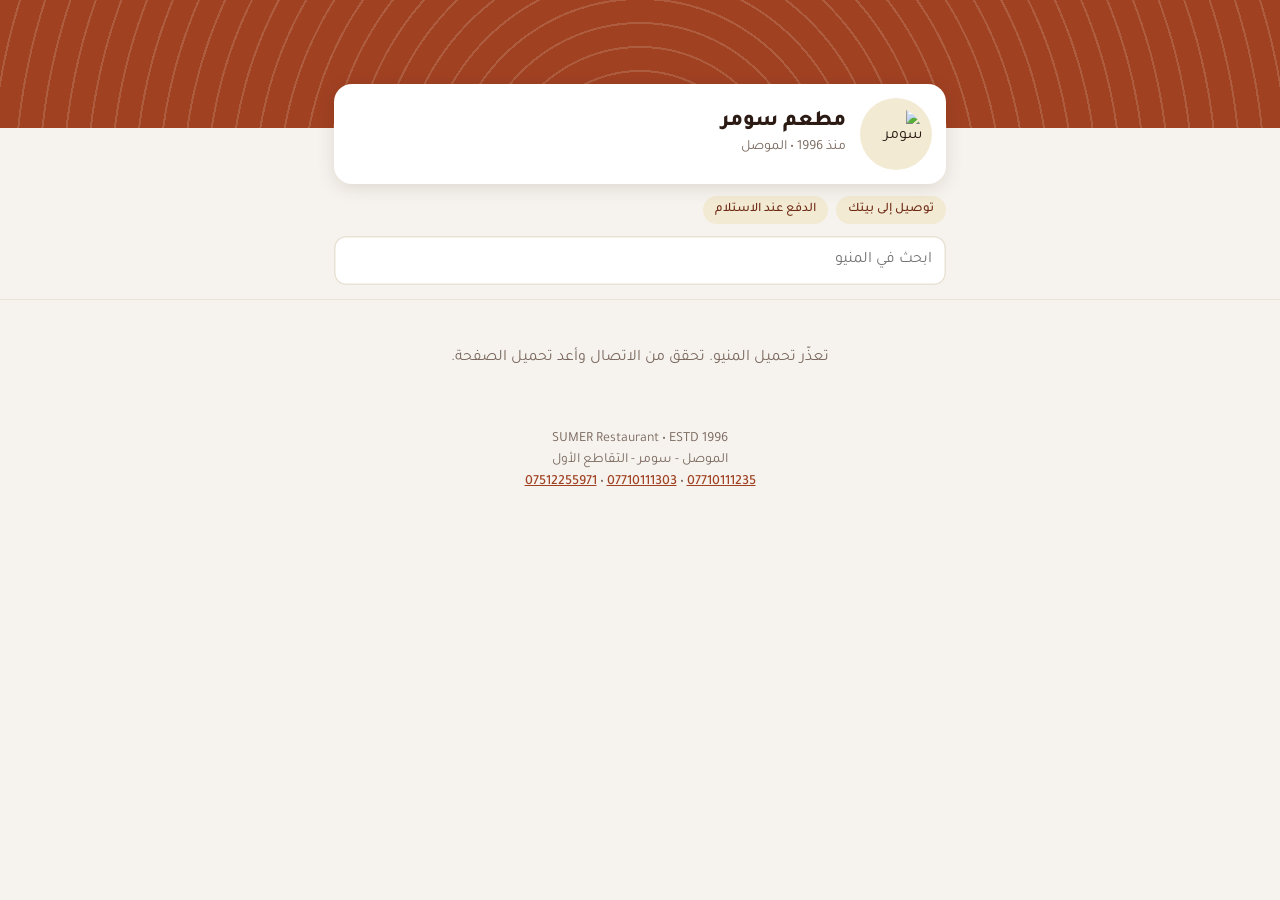
==== index.html @ 94e49bb2 "Add files via upload" ====
<!doctype html>
<html lang="ar" dir="rtl">
<head>
<meta charset="utf-8">
<meta name="viewport" content="width=device-width,initial-scale=1">
<meta name="theme-color" content="#A04122">
<title>مطعم سومر | اطلب الآن</title>
<link rel="preconnect" href="https://fonts.googleapis.com">
<link rel="preconnect" href="https://fonts.gstatic.com" crossorigin>
<link href="https://fonts.googleapis.com/css2?family=Tajawal:wght@400;500;700;800&display=swap" rel="stylesheet">
<style>
:root{--brick:#A04122;--deep:#6E2A14;--cream:#F3EAD4;--bg:#F6F3EE;--ink:#2B1B14;--mut:#7B6A60;--line:#E9E2D6}
*{box-sizing:border-box}
[hidden]{display:none!important}
@media(prefers-reduced-motion:no-preference){html{scroll-behavior:smooth}}
html{scroll-padding-top:62px}
body{margin:0;background:var(--bg);color:var(--ink);font:400 16px/1.55 Tajawal,system-ui,sans-serif;padding-bottom:96px}
button,input,select,textarea{font:inherit;color:inherit}
button{cursor:pointer}
:focus-visible{outline:3px solid #E58A63;outline-offset:2px}
.cov{height:128px;background:var(--brick) repeating-radial-gradient(circle at 50% 150%,rgba(243,234,212,.16) 0 2px,transparent 2px 24px)}
.wrap{max-width:640px;margin:0 auto}
.inf{display:flex;align-items:center;gap:14px;margin:-44px 14px 0;position:relative;padding:14px;background:#fff;border-radius:18px;box-shadow:0 4px 18px rgba(60,25,10,.12)}
.lg{width:72px;height:72px;border-radius:50%;background:var(--cream);padding:10px;object-fit:contain;flex:none}
.inf h1{margin:0;font:800 22px/1.25 Tajawal,sans-serif}
.inf p{margin:0;color:var(--mut);font-size:14px}
.tags{display:flex;gap:8px;flex-wrap:wrap;margin:12px 14px 0}
.tags span{background:var(--cream);color:var(--deep);padding:4px 12px;border-radius:999px;font-size:13px;font-weight:500}
.sr{margin:12px 14px 14px}
.sr input{width:100%;padding:12px 14px;border:0;border-radius:12px;background:#fff;box-shadow:inset 0 0 0 1.5px var(--line)}
nav{position:sticky;top:0;z-index:5;display:flex;gap:22px;overflow-x:auto;padding:0 max(14px,calc((100% - 612px)/2));background:#fff;border-bottom:1px solid var(--line);scrollbar-width:none}
nav button{flex:none;border:0;border-bottom:3px solid transparent;background:none;color:var(--mut);padding:14px 2px 11px;font-weight:500}
nav button.on{color:var(--brick);border-color:var(--brick);font-weight:700}
#tb{display:none;width:calc(100% - 28px);max-width:612px;margin:12px auto 0;padding:12px 14px;border:0;border-inline-start:5px solid var(--brick);border-radius:12px;background:#fff;font-weight:700;text-align:right;box-shadow:0 1px 0 var(--line)}
main{max-width:640px;margin:0 auto;padding:0 14px}
section{margin:20px 0}
h2{font:800 20px/1.3 Tajawal,sans-serif;margin:0 0 10px}
.it{display:flex;gap:12px;padding:14px;background:#fff;border-radius:16px;margin-bottom:10px;box-shadow:0 1px 0 var(--line)}
.tx{flex:1;min-width:0;display:flex;flex-direction:column;gap:2px}
.tx b{font-weight:700;font-size:16px}
.tx small{color:var(--mut);font-size:13px;line-height:1.4}
.pr{margin-top:auto;padding-top:6px;font-weight:800;color:var(--brick)}
.tile{position:relative;flex:none;width:96px;height:96px;border-radius:14px;background:var(--cream)}
.tile:before{content:"";position:absolute;inset:0;border-radius:inherit;background:url(logo.png) center/54% no-repeat;opacity:.3}
.tile img{position:absolute;inset:0;width:100%;height:100%;object-fit:cover;border-radius:inherit}
.tile [data-c]{position:absolute;bottom:-10px;left:50%;transform:translateX(-50%)}
.add{width:38px;height:38px;border-radius:50%;border:0;background:#fff;color:var(--brick);font-size:24px;line-height:1;font-weight:700;box-shadow:0 2px 8px rgba(60,25,10,.28)}
.step{display:flex;align-items:center;gap:2px;background:var(--brick);border-radius:999px;padding:2px;box-shadow:0 2px 8px rgba(60,25,10,.28)}
.step button{width:32px;height:32px;border:0;border-radius:50%;background:none;color:#fff;font-size:20px;line-height:1}
.step span{min-width:20px;text-align:center;font-weight:700;color:#fff}
.row{display:flex;align-items:center;gap:10px;padding:12px 0;border-top:1px solid var(--line)}
.row:first-child{border-top:0}
.nm{flex:1;min-width:0}
.nm b{display:block;font-weight:500}
.nm small{color:var(--mut);font-size:13px}
#bar{display:none;position:fixed;inset:auto 0 0 0;padding:10px 14px calc(10px + env(safe-area-inset-bottom));z-index:10}
#bb{display:flex;align-items:center;justify-content:space-between;gap:10px;width:100%;max-width:640px;margin:0 auto;padding:14px 16px;border:0;border-radius:16px;background:var(--brick);color:#fff;font-weight:700;box-shadow:0 8px 24px rgba(110,42,20,.4)}
.bd{min-width:28px;height:28px;border-radius:50%;background:#fff;color:var(--brick);display:grid;place-items:center;font-size:14px}
footer{max-width:640px;margin:28px auto 0;padding:0 14px;text-align:center;font-size:14px;color:var(--mut)}
footer a{color:var(--brick);font-weight:500}
#sh{display:none;position:fixed;inset:0;z-index:20;background:rgba(30,12,6,.6)}
.pn{position:absolute;inset:auto 0 0 0;max-width:640px;max-height:92%;margin:0 auto;overflow:auto;background:#fff;color:var(--ink);border-radius:22px 22px 0 0;padding:16px 16px calc(24px + env(safe-area-inset-bottom))}
.hd{display:flex;justify-content:space-between;align-items:center}
.hd h2{margin:0}
#x{border:0;background:var(--bg);width:40px;height:40px;border-radius:50%;font-size:18px}
.f label{display:block;margin:12px 0 0;font-weight:500}
.f input,.f select,.f textarea{display:block;width:100%;margin-top:4px;padding:11px 12px;border:1.5px solid var(--line);border-radius:12px;background:#fff}
.lnk{margin-top:8px;border:0;background:none;color:var(--brick);font-weight:700;padding:6px 0;text-decoration:underline}
.tl{display:flex;justify-content:space-between;padding:4px 0}
.big{font-weight:800;font-size:19px;border-top:1.5px solid var(--line);margin-top:6px;padding-top:10px}
.mut{color:var(--mut);margin:8px 0}
#er{color:#B3261E;font-weight:500;min-height:1.5em;margin:6px 0}
.pri{width:100%;padding:14px;border:0;border-radius:14px;background:var(--brick);color:#fff;font-weight:700;font-size:17px}
.pri:disabled{opacity:.55}
ol{list-style:none;margin:14px 0;padding:0}
ol li{padding:10px 30px 10px 0;position:relative;color:var(--mut)}
ol li:before{content:"";position:absolute;right:4px;top:15px;width:14px;height:14px;border-radius:50%;border:2px solid var(--line)}
ol li.on{color:var(--brick);font-weight:700}
ol li.on:before{background:var(--brick);border-color:var(--brick)}
.err{padding:30px 0;text-align:center;color:var(--mut)}
</style>
</head>
<body>
<div class="cov"></div>
<div class="wrap">
 <div class="inf"><img class="lg" src="logo.png" alt="سومر" width="72" height="72"><div><h1>مطعم سومر</h1><p>منذ 1996 • الموصل</p></div></div>
 <div class="tags"><span>توصيل إلى بيتك</span><span>الدفع عند الاستلام</span></div>
 <div class="sr"><input id="q" type="search" placeholder="ابحث في المنيو" aria-label="ابحث في المنيو"></div>
</div>
<nav id="nv" aria-label="تصنيفات المنيو"></nav>
<button id="tb" type="button"></button>
<main id="m"><p class="err">جارٍ تحميل المنيو…</p></main>
<footer>SUMER Restaurant • ESTD 1996<br>الموصل - سومر - التقاطع الأول<br><a href="tel:07710111235">07710111235</a> • <a href="tel:07710111303">07710111303</a> • <a href="tel:07512255971">07512255971</a></footer>
<div id="bar"><button id="bb" type="button"><span class="bd"><b id="bn"></b></span><span>عرض السلة</span><span id="bt"></span></button></div>

<div id="sh" role="dialog" aria-modal="true" aria-label="السلة">
 <div class="pn">
  <div class="hd"><h2 id="st">سلتك</h2><button id="x" type="button" aria-label="إغلاق">✕</button></div>
  <div id="ord">
   <div id="ln"></div>
   <div class="f">
    <label>الاسم<input id="nm" autocomplete="name"></label>
    <label>رقم الهاتف<input id="ph" type="tel" inputmode="tel" autocomplete="tel"></label>
    <label>منطقة التوصيل<select id="zn"></select></label>
    <label>العنوان بالتفصيل<textarea id="ad" rows="2" placeholder="الحي، أقرب نقطة دالة، رقم الدار"></textarea></label>
    <button type="button" id="gp" class="lnk">إضافة موقعي الحالي للسائق</button>
    <label>ملاحظات (اختياري)<textarea id="nt" rows="2"></textarea></label>
   </div>
   <div id="tt" style="margin-top:14px"></div>
   <p class="mut">الدفع نقداً عند الاستلام.</p>
   <p id="er" role="alert"></p>
   <button id="go" type="button" class="pri">إرسال الطلب</button>
  </div>
  <div id="trk" hidden></div>
 </div>
</div>

<script>
const U='https://bxtihhtjwsztqncdanzo.supabase.co',
K='eyJhbGciOiJIUzI1NiIsInR5cCI6IkpXVCJ9.eyJpc3MiOiJzdXBhYmFzZSIsInJlZiI6ImJ4dGloaHRqd3N6dHFuY2RhbnpvIiwicm9sZSI6ImFub24iLCJpYXQiOjE3OTQ0Njc3MjEsImV4cCI6MjExMDA0MzcyMX0.lr74dhhaVJw3gHNFFKg3NyNFJK6boytnJ21t2etYavo';
const $=s=>document.querySelector(s),H={apikey:K,Authorization:'Bearer '+K,'Content-Type':'application/json'};
const esc=s=>String(s??'').replace(/[&<>"']/g,c=>({'&':'&amp;','<':'&lt;','>':'&gt;','"':'&quot;',"'":'&#39;'}[c]));
const money=n=>new Intl.NumberFormat('ar-IQ').format(n)+' د.ع';
const ls={get(k){try{return JSON.parse(localStorage.getItem(k))}catch(e){return null}},set(k,v){try{localStorage.setItem(k,JSON.stringify(v))}catch(e){}}};
async function api(p,o={}){const r=await fetch(U+'/rest/v1/'+p,{headers:H,...o});const j=await r.json().catch(()=>null);if(!r.ok)throw new Error((j&&j.message)||'request failed');return j}
let cats=[],items=[],zones=[],cart=ls.get('sumer_cart2')||{},loc=null,timer=null;
const byId=id=>items.find(x=>x.id==id);
const count=()=>Object.values(cart).reduce((a,b)=>a+b,0);
const sub=()=>Object.entries(cart).reduce((a,[id,q])=>a+(byId(id)?byId(id).price*q:0),0);
const ctl=id=>{const q=cart[id]||0;return q?`<span class="step"><button data-a="m" data-i="${id}" aria-label="إنقاص">−</button><span>${q}</span><button data-a="p" data-i="${id}" aria-label="زيادة">+</button></span>`:`<button class="add" data-a="p" data-i="${id}" aria-label="أضف إلى السلة">+</button>`};

function bar(){const n=count();$('#bar').style.display=n?'block':'none';$('#bn').textContent=n;$('#bt').textContent=money(sub())}
function lines(){
  const ids=Object.keys(cart).filter(byId);
  $('#ln').innerHTML=ids.length?'<div class="card" style="border:1.5px solid var(--line)">'+ids.map(id=>{const x=byId(id);return `<div class="row"><div class="nm"><b>${esc(x.name)}</b><small>${money(x.price*cart[id])}</small></div>${ctl(id)}</div>`}).join('')+'</div>':'<p class="mut">السلة فارغة.</p>';
  const s=sub(),z=zones.find(z=>z.id==$('#zn').value),f=z?z.fee:0;
  $('#tt').innerHTML=`<div class="tl"><span>مجموع الطلبات</span><span>${money(s)}</span></div><div class="tl"><span>التوصيل</span><span>${z?money(f):'اختر المنطقة'}</span></div><div class="tl big"><span>الإجمالي</span><span>${money(s+f)}</span></div>`;
}
function chg(id,d){
  const q=(cart[id]||0)+d;
  if(q<=0)delete cart[id];else cart[id]=Math.min(q,50);
  ls.set('sumer_cart2',cart);
  const e=document.querySelector(`[data-c="${id}"]`);if(e)e.innerHTML=ctl(id);
  bar();if($('#sh').style.display=='block')lines();
}
function openSheet(trk){
  $('#sh').style.display='block';document.body.style.overflow='hidden';
  $('#ord').hidden=!!trk;$('#trk').hidden=!trk;$('#st').textContent=trk?'طلبك':'سلتك';
  if(!trk){$('#er').textContent='';lines()}
}
function closeSheet(){$('#sh').style.display='none';document.body.style.overflow=''}

const ST=[['new','استلمنا طلبك'],['preparing','قيد التحضير'],['out_for_delivery','في الطريق إليك'],['delivered','تم التسليم']];
async function track(show){
  const t=ls.get('sumer_trk');if(!t)return;clearTimeout(timer);
  try{
    const s=await api('rpc/get_order_status',{method:'POST',body:JSON.stringify({p_token:t})});
    if(!s){ls.set('sumer_trk',null);$('#tb').style.display='none';return}
    const i=ST.findIndex(x=>x[0]==s.status),end=s.status=='delivered'||s.status=='cancelled';
    $('#tb').style.display=end?'none':'block';
    $('#tb').textContent='طلبك رقم '+s.order_no+': '+(i<0?'ملغي':ST[i][1])+' — اضغط للتفاصيل';
    $('#trk').innerHTML=`<h3>طلب رقم ${s.order_no}</h3>`+(s.status=='cancelled'?'<p>أُلغي هذا الطلب. اتصل بالمطعم للاستفسار.</p>':`<ol>${ST.map((x,k)=>`<li class="${k<=i?'on':''}">${x[1]}</li>`).join('')}</ol>`)+`<div class="tl big"><span>الإجمالي مع التوصيل</span><span>${money(s.total)}</span></div><p class="mut">الدفع نقداً عند الاستلام.</p><button class="pri" id="nw" type="button">${end?'طلب جديد':'إغلاق'}</button>`;
    $('#nw').onclick=()=>{if(end)ls.set('sumer_trk',null);closeSheet()};
    if(show)openSheet(true);
    if(!end)timer=setTimeout(()=>track(false),15000);
  }catch(e){timer=setTimeout(()=>track(false),30000)}
}

document.addEventListener('click',e=>{
  const b=e.target.closest('[data-a]');
  if(b){chg(b.dataset.i,b.dataset.a=='p'?1:-1);return}
  const g=e.target.closest('[data-g]');
  if(g){document.querySelectorAll('nav button').forEach(n=>n.classList.toggle('on',n===g));document.getElementById(g.dataset.g).scrollIntoView()}
});
$('#bb').onclick=()=>openSheet(false);
$('#tb').onclick=()=>track(true);
$('#x').onclick=closeSheet;
$('#sh').addEventListener('click',e=>{if(e.target.id=='sh')closeSheet()});
document.addEventListener('keydown',e=>{if(e.key=='Escape')closeSheet()});
$('#zn').onchange=lines;
$('#gp').onclick=()=>{
  if(!navigator.geolocation){$('#gp').textContent='الموقع غير مدعوم، اكتب العنوان بالتفصيل';return}
  navigator.geolocation.getCurrentPosition(p=>{loc={lat:p.coords.latitude,lng:p.coords.longitude};$('#gp').textContent='تمت إضافة موقعك ✓'},()=>{$('#gp').textContent='تعذّر تحديد الموقع، اكتب العنوان بالتفصيل'},{timeout:10000});
};
$('#go').onclick=async()=>{
  const n=$('#nm').value.trim(),p=$('#ph').value.replace(/[٠-٩]/g,d=>'٠١٢٣٤٥٦٧٨٩'.indexOf(d)).replace(/[\s-]/g,''),a=$('#ad').value.trim(),z=$('#zn').value;
  const msg=!Object.keys(cart).filter(byId).length?'السلة فارغة':n.length<2?'اكتب اسمك':!/^\+?\d{8,15}$/.test(p)?'رقم الهاتف غير صحيح':!z?'اختر منطقة التوصيل':a.length<3?'اكتب عنوانك بالتفصيل':'';
  $('#er').textContent=msg;if(msg)return;
  $('#go').disabled=true;
  try{
    const r=await api('rpc/place_order',{method:'POST',body:JSON.stringify({p_name:n,p_phone:p,p_address:a,p_lat:loc?loc.lat:null,p_lng:loc?loc.lng:null,p_zone_id:+z,p_notes:$('#nt').value.trim()||null,p_items:Object.entries(cart).filter(([i])=>byId(i)).map(([i,q])=>({item_id:+i,qty:q}))})});
    ls.set('sumer_me',{n,p,a,z});ls.set('sumer_trk',r.tracking_token);
    cart={};ls.set('sumer_cart2',cart);
    document.querySelectorAll('[data-c]').forEach(el=>el.innerHTML=ctl(el.dataset.c));
    bar();track(true);
  }catch(x){
    $('#er').textContent=/unavailable|invalid/.test(x.message)?'أحد الأصناف أو المنطقة لم يعد متوفراً. أعد تحميل الصفحة وحاول مجدداً.':'تعذّر إرسال الطلب. تحقق من الاتصال وحاول مجدداً.';
  }
  $('#go').disabled=false;
};

(async()=>{
  try{
    [cats,items,zones]=await Promise.all([
      api('menu_categories?select=id,name&order=sort_order'),
      api('menu_items?select=id,category_id,name,price,price_label,description,image_url&is_available=eq.true&order=sort_order'),
      api('delivery_zones?select=id,name,fee&is_active=eq.true&order=id')]);
  }catch(e){$('#m').innerHTML='<p class="err">تعذّر تحميل المنيو. تحقق من الاتصال وأعد تحميل الصفحة.</p>';return}
  Object.keys(cart).forEach(i=>{if(!byId(i))delete cart[i]});
  const shown=cats.filter(c=>items.some(x=>x.category_id==c.id));
  $('#nv').innerHTML=shown.map(c=>`<button data-g="c${c.id}">${esc(c.name)}</button>`).join('');
  $('#m').innerHTML=shown.map(c=>`<section id="c${c.id}"><h2>${esc(c.name)}</h2>${items.filter(x=>x.category_id==c.id).map(x=>`<article class="it"><div class="tx"><b>${esc(x.name)}</b>${x.description?`<small>${esc(x.description)}</small>`:''}${x.price_label?`<small>${esc(x.price_label)}</small>`:''}<span class="pr">${money(x.price)}</span></div><div class="tile">${x.image_url?`<img src="${esc(x.image_url)}" alt="" loading="lazy">`:''}<span data-c="${x.id}">${ctl(x.id)}</span></div></article>`).join('')}</section>`).join('')+'<p class="err" id="nr" hidden>لا توجد أصناف مطابقة.</p>';
  $('#zn').innerHTML='<option value="">اختر منطقتك</option>'+zones.map(z=>`<option value="${z.id}">${esc(z.name)} — ${money(z.fee)}</option>`).join('');
  const me=ls.get('sumer_me');
  if(me){$('#nm').value=me.n||'';$('#ph').value=me.p||'';$('#ad').value=me.a||'';if(zones.some(z=>z.id==me.z))$('#zn').value=me.z}
  $('#q').oninput=()=>{const v=$('#q').value.trim().toLowerCase();let any=0;
    document.querySelectorAll('section').forEach(sc=>{let n=0;sc.querySelectorAll('.it').forEach(i=>{const h=!!v&&!i.textContent.toLowerCase().includes(v);i.hidden=h;if(!h)n++});sc.hidden=!n;any+=n});
    $('#nr').hidden=!!any};
  const io=new IntersectionObserver(es=>es.forEach(e=>{if(e.isIntersecting){const b=document.querySelector(`[data-g="${e.target.id}"]`);document.querySelectorAll('nav button').forEach(n=>n.classList.toggle('on',n===b));if(b)b.scrollIntoView({inline:'center',block:'nearest'})}}),{rootMargin:'-110px 0px -70% 0px'});
  document.querySelectorAll('section').forEach(sc=>io.observe(sc));
  bar();track(false);
})();
</script>
</body>
</html>
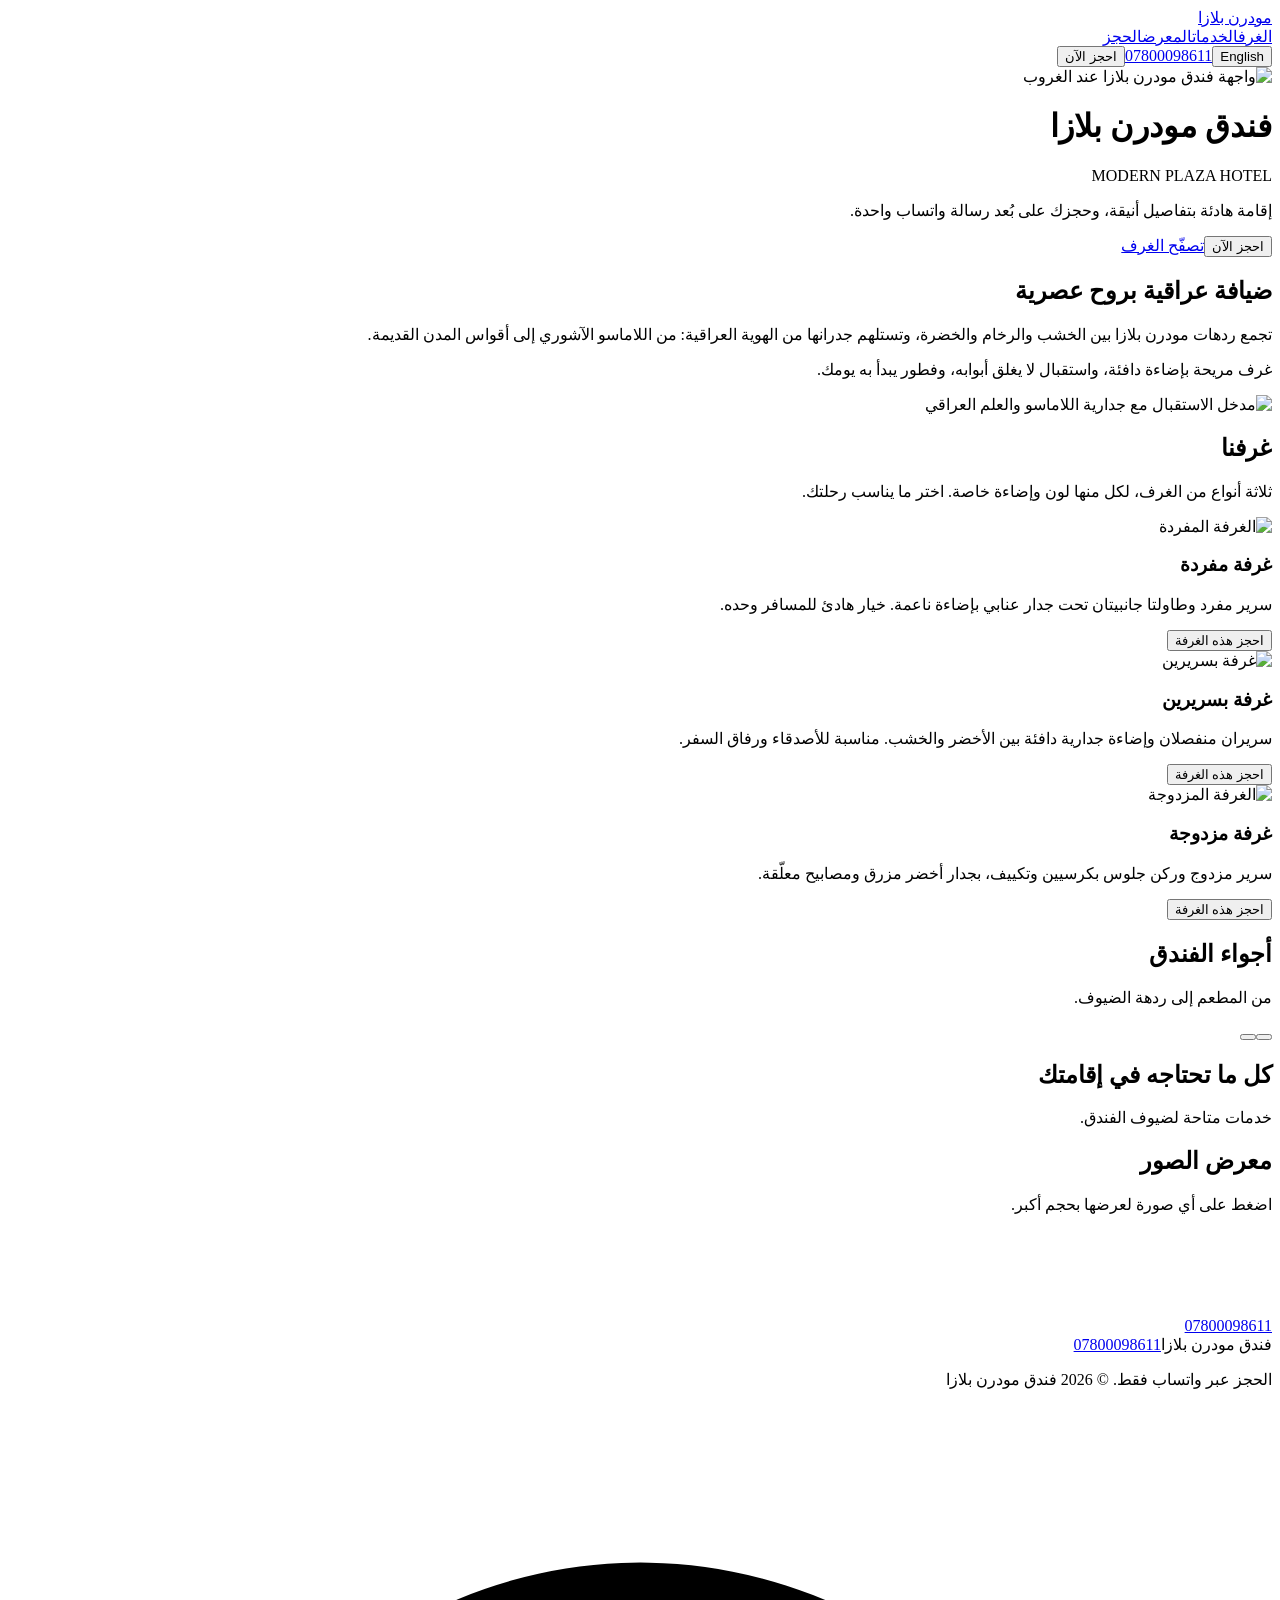
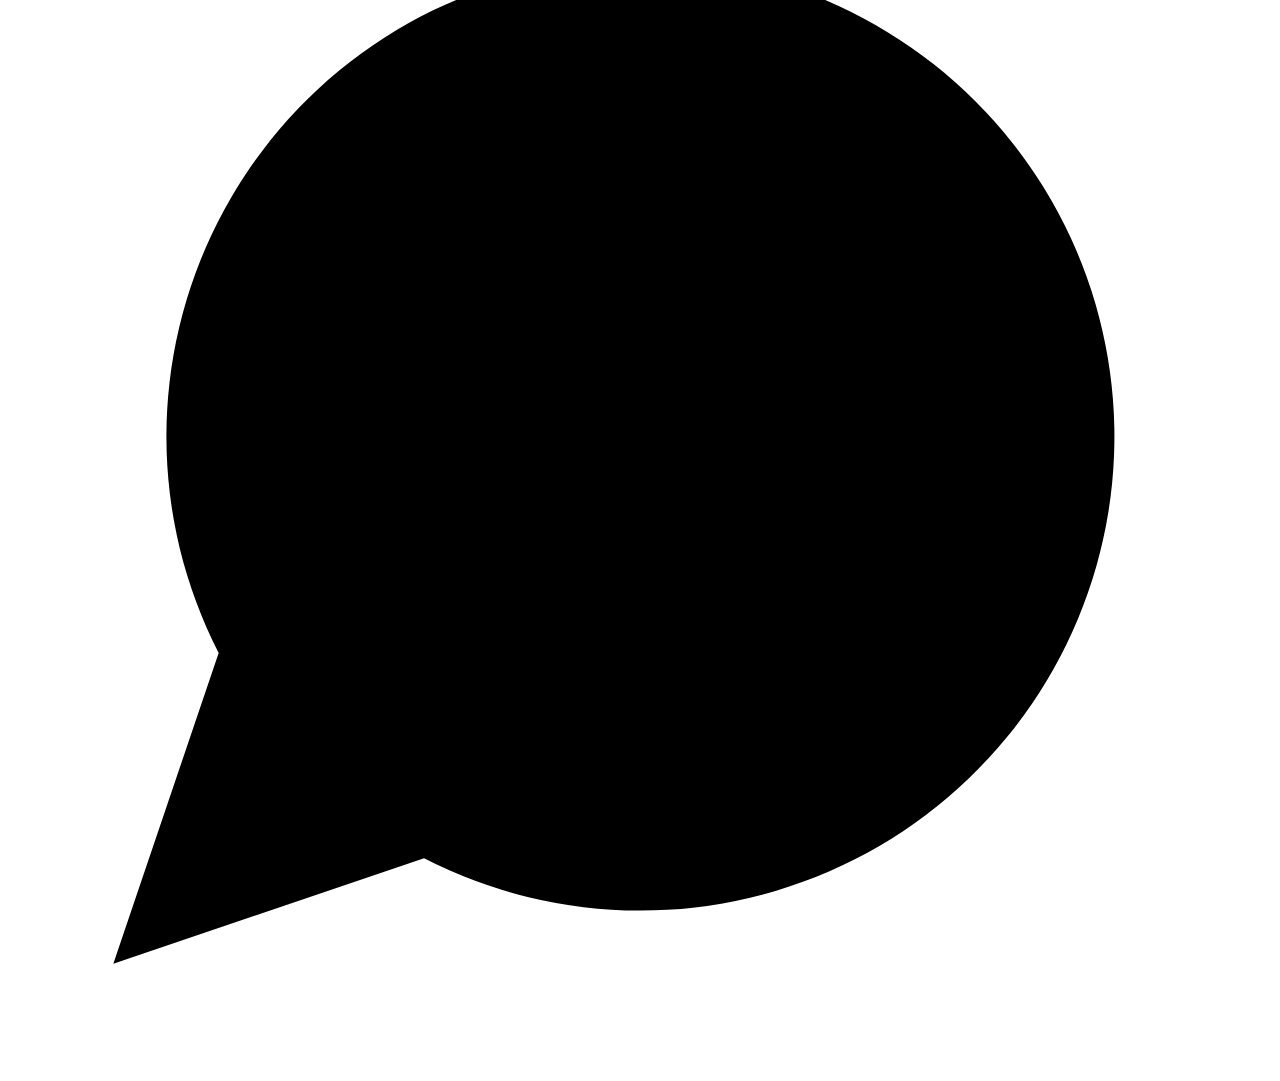
==== commit 654c63d9: "Add files via upload" ====
--- a/index.html
+++ b/index.html
@@ -1,225 +1,44 @@
 <!doctype html>
-<html lang="ar" dir="rtl">
+<html dir="rtl" lang="ar">
 <head>
-<meta charset="utf-8">
-<meta name="viewport" content="width=device-width,initial-scale=1">
-<meta name="theme-color" content="#A04122">
-<title>مطعم سومر | اطلب الآن</title>
-<link rel="preconnect" href="https://fonts.googleapis.com">
-<link rel="preconnect" href="https://fonts.gstatic.com" crossorigin>
-<link href="https://fonts.googleapis.com/css2?family=Tajawal:wght@400;500;700;800&display=swap" rel="stylesheet">
-<style>
-:root{--brick:#A04122;--deep:#6E2A14;--cream:#F3EAD4;--bg:#F6F3EE;--ink:#2B1B14;--mut:#7B6A60;--line:#E9E2D6}
-*{box-sizing:border-box}
-[hidden]{display:none!important}
-@media(prefers-reduced-motion:no-preference){html{scroll-behavior:smooth}}
-html{scroll-padding-top:62px}
-body{margin:0;background:var(--bg);color:var(--ink);font:400 16px/1.55 Tajawal,system-ui,sans-serif;padding-bottom:96px}
-button,input,select,textarea{font:inherit;color:inherit}
-button{cursor:pointer}
-:focus-visible{outline:3px solid #E58A63;outline-offset:2px}
-.cov{height:128px;background:var(--brick) repeating-radial-gradient(circle at 50% 150%,rgba(243,234,212,.16) 0 2px,transparent 2px 24px)}
-.wrap{max-width:640px;margin:0 auto}
-.inf{display:flex;align-items:center;gap:14px;margin:-44px 14px 0;position:relative;padding:14px;background:#fff;border-radius:18px;box-shadow:0 4px 18px rgba(60,25,10,.12)}
-.lg{width:72px;height:72px;border-radius:50%;background:var(--cream);padding:10px;object-fit:contain;flex:none}
-.inf h1{margin:0;font:800 22px/1.25 Tajawal,sans-serif}
-.inf p{margin:0;color:var(--mut);font-size:14px}
-.tags{display:flex;gap:8px;flex-wrap:wrap;margin:12px 14px 0}
-.tags span{background:var(--cream);color:var(--deep);padding:4px 12px;border-radius:999px;font-size:13px;font-weight:500}
-.sr{margin:12px 14px 14px}
-.sr input{width:100%;padding:12px 14px;border:0;border-radius:12px;background:#fff;box-shadow:inset 0 0 0 1.5px var(--line)}
-nav{position:sticky;top:0;z-index:5;display:flex;gap:22px;overflow-x:auto;padding:0 max(14px,calc((100% - 612px)/2));background:#fff;border-bottom:1px solid var(--line);scrollbar-width:none}
-nav button{flex:none;border:0;border-bottom:3px solid transparent;background:none;color:var(--mut);padding:14px 2px 11px;font-weight:500}
-nav button.on{color:var(--brick);border-color:var(--brick);font-weight:700}
-#tb{display:none;width:calc(100% - 28px);max-width:612px;margin:12px auto 0;padding:12px 14px;border:0;border-inline-start:5px solid var(--brick);border-radius:12px;background:#fff;font-weight:700;text-align:right;box-shadow:0 1px 0 var(--line)}
-main{max-width:640px;margin:0 auto;padding:0 14px}
-section{margin:20px 0}
-h2{font:800 20px/1.3 Tajawal,sans-serif;margin:0 0 10px}
-.it{display:flex;gap:12px;padding:14px;background:#fff;border-radius:16px;margin-bottom:10px;box-shadow:0 1px 0 var(--line)}
-.tx{flex:1;min-width:0;display:flex;flex-direction:column;gap:2px}
-.tx b{font-weight:700;font-size:16px}
-.tx small{color:var(--mut);font-size:13px;line-height:1.4}
-.pr{margin-top:auto;padding-top:6px;font-weight:800;color:var(--brick)}
-.tile{position:relative;flex:none;width:96px;height:96px;border-radius:14px;background:var(--cream)}
-.tile:before{content:"";position:absolute;inset:0;border-radius:inherit;background:url(logo.png) center/54% no-repeat;opacity:.3}
-.tile img{position:absolute;inset:0;width:100%;height:100%;object-fit:cover;border-radius:inherit}
-.tile [data-c]{position:absolute;bottom:-10px;left:50%;transform:translateX(-50%)}
-.add{width:38px;height:38px;border-radius:50%;border:0;background:#fff;color:var(--brick);font-size:24px;line-height:1;font-weight:700;box-shadow:0 2px 8px rgba(60,25,10,.28)}
-.step{display:flex;align-items:center;gap:2px;background:var(--brick);border-radius:999px;padding:2px;box-shadow:0 2px 8px rgba(60,25,10,.28)}
-.step button{width:32px;height:32px;border:0;border-radius:50%;background:none;color:#fff;font-size:20px;line-height:1}
-.step span{min-width:20px;text-align:center;font-weight:700;color:#fff}
-.row{display:flex;align-items:center;gap:10px;padding:12px 0;border-top:1px solid var(--line)}
-.row:first-child{border-top:0}
-.nm{flex:1;min-width:0}
-.nm b{display:block;font-weight:500}
-.nm small{color:var(--mut);font-size:13px}
-#bar{display:none;position:fixed;inset:auto 0 0 0;padding:10px 14px calc(10px + env(safe-area-inset-bottom));z-index:10}
-#bb{display:flex;align-items:center;justify-content:space-between;gap:10px;width:100%;max-width:640px;margin:0 auto;padding:14px 16px;border:0;border-radius:16px;background:var(--brick);color:#fff;font-weight:700;box-shadow:0 8px 24px rgba(110,42,20,.4)}
-.bd{min-width:28px;height:28px;border-radius:50%;background:#fff;color:var(--brick);display:grid;place-items:center;font-size:14px}
-footer{max-width:640px;margin:28px auto 0;padding:0 14px;text-align:center;font-size:14px;color:var(--mut)}
-footer a{color:var(--brick);font-weight:500}
-#sh{display:none;position:fixed;inset:0;z-index:20;background:rgba(30,12,6,.6)}
-.pn{position:absolute;inset:auto 0 0 0;max-width:640px;max-height:92%;margin:0 auto;overflow:auto;background:#fff;color:var(--ink);border-radius:22px 22px 0 0;padding:16px 16px calc(24px + env(safe-area-inset-bottom))}
-.hd{display:flex;justify-content:space-between;align-items:center}
-.hd h2{margin:0}
-#x{border:0;background:var(--bg);width:40px;height:40px;border-radius:50%;font-size:18px}
-.f label{display:block;margin:12px 0 0;font-weight:500}
-.f input,.f select,.f textarea{display:block;width:100%;margin-top:4px;padding:11px 12px;border:1.5px solid var(--line);border-radius:12px;background:#fff}
-.lnk{margin-top:8px;border:0;background:none;color:var(--brick);font-weight:700;padding:6px 0;text-decoration:underline}
-.tl{display:flex;justify-content:space-between;padding:4px 0}
-.big{font-weight:800;font-size:19px;border-top:1.5px solid var(--line);margin-top:6px;padding-top:10px}
-.mut{color:var(--mut);margin:8px 0}
-#er{color:#B3261E;font-weight:500;min-height:1.5em;margin:6px 0}
-.pri{width:100%;padding:14px;border:0;border-radius:14px;background:var(--brick);color:#fff;font-weight:700;font-size:17px}
-.pri:disabled{opacity:.55}
-ol{list-style:none;margin:14px 0;padding:0}
-ol li{padding:10px 30px 10px 0;position:relative;color:var(--mut)}
-ol li:before{content:"";position:absolute;right:4px;top:15px;width:14px;height:14px;border-radius:50%;border:2px solid var(--line)}
-ol li.on{color:var(--brick);font-weight:700}
-ol li.on:before{background:var(--brick);border-color:var(--brick)}
-.err{padding:30px 0;text-align:center;color:var(--mut)}
-</style>
-</head>
+<meta charset="utf-8"/>
+<meta content="width=device-width, initial-scale=1, viewport-fit=cover" name="viewport"/>
+<title>فندق مودرن بلازا | Modern Plaza Hotel</title>
+<link href="https://fonts.googleapis.com" rel="preconnect"/><link crossorigin="" href="https://fonts.gstatic.com" rel="preconnect"/>
+<link href="https://fonts.googleapis.com/css2?family=Reem+Kufi:wght@500;700&amp;family=Tajawal:wght@400;500;700&amp;display=swap" rel="stylesheet"/>
+<meta content="فندق مودرن بلازا: غرف أنيقة وخدمة على مدار الساعة. الحجز عبر واتساب. Modern Plaza Hotel, Iraq." name="description"/><link href="data:image/svg+xml,%3Csvg xmlns=%27http://www.w3.org/2000/svg%27 viewBox=%270 0 100 100%27%3E%3Ctext y=%27.9em%27 font-size=%2790%27%3E%F0%9F%8F%A8%3C/text%3E%3C/svg%3E" rel="icon"/><script>try{var l=new URLSearchParams(location.search).get("lang")||localStorage.getItem("lang");if(l==="en"){document.documentElement.lang="en";document.documentElement.dir="ltr"}}catch(e){}</script><link href="assets/css/style.css" rel="stylesheet"/></head>
 <body>
-<div class="cov"></div>
-<div class="wrap">
- <div class="inf"><img class="lg" src="logo.png" alt="سومر" width="72" height="72"><div><h1>مطعم سومر</h1><p>منذ 1996 • الموصل</p></div></div>
- <div class="tags"><span>توصيل إلى بيتك</span><span>الدفع عند الاستلام</span></div>
- <div class="sr"><input id="q" type="search" placeholder="ابحث في المنيو" aria-label="ابحث في المنيو"></div>
-</div>
-<nav id="nv" aria-label="تصنيفات المنيو"></nav>
-<button id="tb" type="button"></button>
-<main id="m"><p class="err">جارٍ تحميل المنيو…</p></main>
-<footer>SUMER Restaurant • ESTD 1996<br>الموصل - سومر - التقاطع الأول<br><a href="tel:07710111235">07710111235</a> • <a href="tel:07710111303">07710111303</a> • <a href="tel:07512255971">07512255971</a></footer>
-<div id="bar"><button id="bb" type="button"><span class="bd"><b id="bn"></b></span><span>عرض السلة</span><span id="bt"></span></button></div>
-
-<div id="sh" role="dialog" aria-modal="true" aria-label="السلة">
- <div class="pn">
-  <div class="hd"><h2 id="st">سلتك</h2><button id="x" type="button" aria-label="إغلاق">✕</button></div>
-  <div id="ord">
-   <div id="ln"></div>
-   <div class="f">
-    <label>الاسم<input id="nm" autocomplete="name"></label>
-    <label>رقم الهاتف<input id="ph" type="tel" inputmode="tel" autocomplete="tel"></label>
-    <label>منطقة التوصيل<select id="zn"></select></label>
-    <label>العنوان بالتفصيل<textarea id="ad" rows="2" placeholder="الحي، أقرب نقطة دالة، رقم الدار"></textarea></label>
-    <button type="button" id="gp" class="lnk">إضافة موقعي الحالي للسائق</button>
-    <label>ملاحظات (اختياري)<textarea id="nt" rows="2"></textarea></label>
-   </div>
-   <div id="tt" style="margin-top:14px"></div>
-   <p class="mut">الدفع نقداً عند الاستلام.</p>
-   <p id="er" role="alert"></p>
-   <button id="go" type="button" class="pri">إرسال الطلب</button>
-  </div>
-  <div id="trk" hidden></div>
- </div>
-</div>
-
-<script>
-const U='https://bxtihhtjwsztqncdanzo.supabase.co',
-K='eyJhbGciOiJIUzI1NiIsInR5cCI6IkpXVCJ9.eyJpc3MiOiJzdXBhYmFzZSIsInJlZiI6ImJ4dGloaHRqd3N6dHFuY2RhbnpvIiwicm9sZSI6ImFub24iLCJpYXQiOjE3OTQ0Njc3MjEsImV4cCI6MjExMDA0MzcyMX0.lr74dhhaVJw3gHNFFKg3NyNFJK6boytnJ21t2etYavo';
-const $=s=>document.querySelector(s),H={apikey:K,Authorization:'Bearer '+K,'Content-Type':'application/json'};
-const esc=s=>String(s??'').replace(/[&<>"']/g,c=>({'&':'&amp;','<':'&lt;','>':'&gt;','"':'&quot;',"'":'&#39;'}[c]));
-const money=n=>new Intl.NumberFormat('ar-IQ').format(n)+' د.ع';
-const ls={get(k){try{return JSON.parse(localStorage.getItem(k))}catch(e){return null}},set(k,v){try{localStorage.setItem(k,JSON.stringify(v))}catch(e){}}};
-async function api(p,o={}){const r=await fetch(U+'/rest/v1/'+p,{headers:H,...o});const j=await r.json().catch(()=>null);if(!r.ok)throw new Error((j&&j.message)||'request failed');return j}
-let cats=[],items=[],zones=[],cart=ls.get('sumer_cart2')||{},loc=null,timer=null;
-const byId=id=>items.find(x=>x.id==id);
-const count=()=>Object.values(cart).reduce((a,b)=>a+b,0);
-const sub=()=>Object.entries(cart).reduce((a,[id,q])=>a+(byId(id)?byId(id).price*q:0),0);
-const ctl=id=>{const q=cart[id]||0;return q?`<span class="step"><button data-a="m" data-i="${id}" aria-label="إنقاص">−</button><span>${q}</span><button data-a="p" data-i="${id}" aria-label="زيادة">+</button></span>`:`<button class="add" data-a="p" data-i="${id}" aria-label="أضف إلى السلة">+</button>`};
-
-function bar(){const n=count();$('#bar').style.display=n?'block':'none';$('#bn').textContent=n;$('#bt').textContent=money(sub())}
-function lines(){
-  const ids=Object.keys(cart).filter(byId);
-  $('#ln').innerHTML=ids.length?'<div class="card" style="border:1.5px solid var(--line)">'+ids.map(id=>{const x=byId(id);return `<div class="row"><div class="nm"><b>${esc(x.name)}</b><small>${money(x.price*cart[id])}</small></div>${ctl(id)}</div>`}).join('')+'</div>':'<p class="mut">السلة فارغة.</p>';
-  const s=sub(),z=zones.find(z=>z.id==$('#zn').value),f=z?z.fee:0;
-  $('#tt').innerHTML=`<div class="tl"><span>مجموع الطلبات</span><span>${money(s)}</span></div><div class="tl"><span>التوصيل</span><span>${z?money(f):'اختر المنطقة'}</span></div><div class="tl big"><span>الإجمالي</span><span>${money(s+f)}</span></div>`;
-}
-function chg(id,d){
-  const q=(cart[id]||0)+d;
-  if(q<=0)delete cart[id];else cart[id]=Math.min(q,50);
-  ls.set('sumer_cart2',cart);
-  const e=document.querySelector(`[data-c="${id}"]`);if(e)e.innerHTML=ctl(id);
-  bar();if($('#sh').style.display=='block')lines();
-}
-function openSheet(trk){
-  $('#sh').style.display='block';document.body.style.overflow='hidden';
-  $('#ord').hidden=!!trk;$('#trk').hidden=!trk;$('#st').textContent=trk?'طلبك':'سلتك';
-  if(!trk){$('#er').textContent='';lines()}
-}
-function closeSheet(){$('#sh').style.display='none';document.body.style.overflow=''}
-
-const ST=[['new','استلمنا طلبك'],['preparing','قيد التحضير'],['out_for_delivery','في الطريق إليك'],['delivered','تم التسليم']];
-async function track(show){
-  const t=ls.get('sumer_trk');if(!t)return;clearTimeout(timer);
-  try{
-    const s=await api('rpc/get_order_status',{method:'POST',body:JSON.stringify({p_token:t})});
-    if(!s){ls.set('sumer_trk',null);$('#tb').style.display='none';return}
-    const i=ST.findIndex(x=>x[0]==s.status),end=s.status=='delivered'||s.status=='cancelled';
-    $('#tb').style.display=end?'none':'block';
-    $('#tb').textContent='طلبك رقم '+s.order_no+': '+(i<0?'ملغي':ST[i][1])+' — اضغط للتفاصيل';
-    $('#trk').innerHTML=`<h3>طلب رقم ${s.order_no}</h3>`+(s.status=='cancelled'?'<p>أُلغي هذا الطلب. اتصل بالمطعم للاستفسار.</p>':`<ol>${ST.map((x,k)=>`<li class="${k<=i?'on':''}">${x[1]}</li>`).join('')}</ol>`)+`<div class="tl big"><span>الإجمالي مع التوصيل</span><span>${money(s.total)}</span></div><p class="mut">الدفع نقداً عند الاستلام.</p><button class="pri" id="nw" type="button">${end?'طلب جديد':'إغلاق'}</button>`;
-    $('#nw').onclick=()=>{if(end)ls.set('sumer_trk',null);closeSheet()};
-    if(show)openSheet(true);
-    if(!end)timer=setTimeout(()=>track(false),15000);
-  }catch(e){timer=setTimeout(()=>track(false),30000)}
-}
-
-document.addEventListener('click',e=>{
-  const b=e.target.closest('[data-a]');
-  if(b){chg(b.dataset.i,b.dataset.a=='p'?1:-1);return}
-  const g=e.target.closest('[data-g]');
-  if(g){document.querySelectorAll('nav button').forEach(n=>n.classList.toggle('on',n===g));document.getElementById(g.dataset.g).scrollIntoView()}
-});
-$('#bb').onclick=()=>openSheet(false);
-$('#tb').onclick=()=>track(true);
-$('#x').onclick=closeSheet;
-$('#sh').addEventListener('click',e=>{if(e.target.id=='sh')closeSheet()});
-document.addEventListener('keydown',e=>{if(e.key=='Escape')closeSheet()});
-$('#zn').onchange=lines;
-$('#gp').onclick=()=>{
-  if(!navigator.geolocation){$('#gp').textContent='الموقع غير مدعوم، اكتب العنوان بالتفصيل';return}
-  navigator.geolocation.getCurrentPosition(p=>{loc={lat:p.coords.latitude,lng:p.coords.longitude};$('#gp').textContent='تمت إضافة موقعك ✓'},()=>{$('#gp').textContent='تعذّر تحديد الموقع، اكتب العنوان بالتفصيل'},{timeout:10000});
-};
-$('#go').onclick=async()=>{
-  const n=$('#nm').value.trim(),p=$('#ph').value.replace(/[٠-٩]/g,d=>'٠١٢٣٤٥٦٧٨٩'.indexOf(d)).replace(/[\s-]/g,''),a=$('#ad').value.trim(),z=$('#zn').value;
-  const msg=!Object.keys(cart).filter(byId).length?'السلة فارغة':n.length<2?'اكتب اسمك':!/^\+?\d{8,15}$/.test(p)?'رقم الهاتف غير صحيح':!z?'اختر منطقة التوصيل':a.length<3?'اكتب عنوانك بالتفصيل':'';
-  $('#er').textContent=msg;if(msg)return;
-  $('#go').disabled=true;
-  try{
-    const r=await api('rpc/place_order',{method:'POST',body:JSON.stringify({p_name:n,p_phone:p,p_address:a,p_lat:loc?loc.lat:null,p_lng:loc?loc.lng:null,p_zone_id:+z,p_notes:$('#nt').value.trim()||null,p_items:Object.entries(cart).filter(([i])=>byId(i)).map(([i,q])=>({item_id:+i,qty:q}))})});
-    ls.set('sumer_me',{n,p,a,z});ls.set('sumer_trk',r.tracking_token);
-    cart={};ls.set('sumer_cart2',cart);
-    document.querySelectorAll('[data-c]').forEach(el=>el.innerHTML=ctl(el.dataset.c));
-    bar();track(true);
-  }catch(x){
-    $('#er').textContent=/unavailable|invalid/.test(x.message)?'أحد الأصناف أو المنطقة لم يعد متوفراً. أعد تحميل الصفحة وحاول مجدداً.':'تعذّر إرسال الطلب. تحقق من الاتصال وحاول مجدداً.';
-  }
-  $('#go').disabled=false;
-};
-
-(async()=>{
-  try{
-    [cats,items,zones]=await Promise.all([
-      api('menu_categories?select=id,name&order=sort_order'),
-      api('menu_items?select=id,category_id,name,price,price_label,description,image_url&is_available=eq.true&order=sort_order'),
-      api('delivery_zones?select=id,name,fee&is_active=eq.true&order=id')]);
-  }catch(e){$('#m').innerHTML='<p class="err">تعذّر تحميل المنيو. تحقق من الاتصال وأعد تحميل الصفحة.</p>';return}
-  Object.keys(cart).forEach(i=>{if(!byId(i))delete cart[i]});
-  const shown=cats.filter(c=>items.some(x=>x.category_id==c.id));
-  $('#nv').innerHTML=shown.map(c=>`<button data-g="c${c.id}">${esc(c.name)}</button>`).join('');
-  $('#m').innerHTML=shown.map(c=>`<section id="c${c.id}"><h2>${esc(c.name)}</h2>${items.filter(x=>x.category_id==c.id).map(x=>`<article class="it"><div class="tx"><b>${esc(x.name)}</b>${x.description?`<small>${esc(x.description)}</small>`:''}${x.price_label?`<small>${esc(x.price_label)}</small>`:''}<span class="pr">${money(x.price)}</span></div><div class="tile">${x.image_url?`<img src="${esc(x.image_url)}" alt="" loading="lazy">`:''}<span data-c="${x.id}">${ctl(x.id)}</span></div></article>`).join('')}</section>`).join('')+'<p class="err" id="nr" hidden>لا توجد أصناف مطابقة.</p>';
-  $('#zn').innerHTML='<option value="">اختر منطقتك</option>'+zones.map(z=>`<option value="${z.id}">${esc(z.name)} — ${money(z.fee)}</option>`).join('');
-  const me=ls.get('sumer_me');
-  if(me){$('#nm').value=me.n||'';$('#ph').value=me.p||'';$('#ad').value=me.a||'';if(zones.some(z=>z.id==me.z))$('#zn').value=me.z}
-  $('#q').oninput=()=>{const v=$('#q').value.trim().toLowerCase();let any=0;
-    document.querySelectorAll('section').forEach(sc=>{let n=0;sc.querySelectorAll('.it').forEach(i=>{const h=!!v&&!i.textContent.toLowerCase().includes(v);i.hidden=h;if(!h)n++});sc.hidden=!n;any+=n});
-    $('#nr').hidden=!!any};
-  const io=new IntersectionObserver(es=>es.forEach(e=>{if(e.isIntersecting){const b=document.querySelector(`[data-g="${e.target.id}"]`);document.querySelectorAll('nav button').forEach(n=>n.classList.toggle('on',n===b));if(b)b.scrollIntoView({inline:'center',block:'nearest'})}}),{rootMargin:'-110px 0px -70% 0px'});
-  document.querySelectorAll('section').forEach(sc=>io.observe(sc));
-  bar();track(false);
-})();
-</script>
-</body>
-</html>
+<nav id="nav"><a class="brand" data-i="brand" href="#top">مودرن بلازا</a>
+<div class="ln"><a data-i="nav_rooms" href="#rooms">الغرف</a><a data-i="nav_services" href="#services">الخدمات</a><a data-i="nav_gallery" href="#gallery">المعرض</a><a data-i="nav_book" href="#book">الحجز</a></div>
+<button class="lang" id="lang" type="button">English</button><a class="tel" href="tel:+9647800098611">07800098611</a><button class="btn" data-book="" data-i="book_now">احجز الآن</button></nav>
+<header class="hero" id="top"><div class="bg" data-par="0.18"><img alt="واجهة فندق مودرن بلازا عند الغروب" data-i-alt="alt_facade" fetchpriority="high" src="assets/img/facade.jpg"/></div>
+<div class="in"><h1 data-i="name_full">فندق مودرن بلازا</h1><div class="sub" data-i="sub">MODERN PLAZA HOTEL</div>
+<p data-i="hero_p">إقامة هادئة بتفاصيل أنيقة، وحجزك على بُعد رسالة واتساب واحدة.</p>
+<div class="cta"><button class="btn" data-book="" data-i="book_now">احجز الآن</button><a class="btn ghost" data-i="view_rooms" href="#rooms">تصفّح الغرف</a></div></div></header>
+<section><div class="wrap about"><div class="rv"><h2 data-i="about_h">ضيافة عراقية بروح عصرية</h2>
+<p class="mut" data-i="about_p1">تجمع ردهات مودرن بلازا بين الخشب والرخام والخضرة، وتستلهم جدرانها من الهوية العراقية: من اللاماسو الآشوري إلى أقواس المدن القديمة.</p>
+<p class="mut" data-i="about_p2">غرف مريحة بإضاءة دافئة، واستقبال لا يغلق أبوابه، وفطور يبدأ به يومك.</p></div>
+<div class="arch par rv" style="--d:.15s"><img alt="مدخل الاستقبال مع جدارية اللاماسو والعلم العراقي" data-i-alt="alt_lobby2" data-par="0.07" loading="lazy" src="assets/img/lobby2.jpg"/></div></div></section>
+<section class="light" id="rooms"><div class="wrap"><h2 class="rv" data-i="rooms_h">غرفنا</h2><p class="mut rv" data-i="rooms_p">ثلاثة أنواع من الغرف، لكل منها لون وإضاءة خاصة. اختر ما يناسب رحلتك.</p>
+<div class="rooms">
+<article class="room rv"><div class="arch" data-lb="single"><img alt="الغرفة المفردة" data-i-alt="alt_single" loading="lazy" src="assets/img/single.jpg"/></div><h3 data-i="room_single">غرفة مفردة</h3><p data-i="room_single_p">سرير مفرد وطاولتا جانبيتان تحت جدار عنابي بإضاءة ناعمة. خيار هادئ للمسافر وحده.</p><button class="btn o" data-book="single" data-i="book_room">احجز هذه الغرفة</button></article>
+<article class="room rv" style="--d:.12s"><div class="arch" data-lb="twin"><img alt="غرفة بسريرين" data-i-alt="alt_twin" loading="lazy" src="assets/img/twin.jpg"/></div><h3 data-i="room_twin">غرفة بسريرين</h3><p data-i="room_twin_p">سريران منفصلان وإضاءة جدارية دافئة بين الأخضر والخشب. مناسبة للأصدقاء ورفاق السفر.</p><button class="btn o" data-book="twin" data-i="book_room">احجز هذه الغرفة</button></article>
+<article class="room rv" style="--d:.24s"><div class="arch" data-lb="dbl"><img alt="الغرفة المزدوجة" data-i-alt="alt_dbl" loading="lazy" src="assets/img/dbl.jpg"/></div><h3 data-i="room_dbl">غرفة مزدوجة</h3><p data-i="room_dbl_p">سرير مزدوج وركن جلوس بكرسيين وتكييف، بجدار أخضر مزرق ومصابيح معلّقة.</p><button class="btn o" data-book="dbl" data-i="book_room">احجز هذه الغرفة</button></article>
+</div></div></section>
+<section><div class="wrap"><h2 class="rv" data-i="car_h">أجواء الفندق</h2><p class="mut rv" data-i="car_p">من المطعم إلى ردهة الضيوف.</p>
+<div aria-roledescription="carousel" class="car" id="car"><button aria-label="السابق" class="ar p" data-i-aria="aria_prev"></button><button aria-label="التالي" class="ar n" data-i-aria="aria_next"></button><div class="dots"></div></div></div></section>
+<section class="light" id="services"><div class="wrap"><h2 class="rv" data-i="svc_h">كل ما تحتاجه في إقامتك</h2><p class="mut rv" data-i="svc_p">خدمات متاحة لضيوف الفندق.</p><div class="svc" id="svc"></div></div></section>
+<section id="gallery"><div class="wrap"><h2 class="rv" data-i="gal_h">معرض الصور</h2><p class="mut rv" data-i="gal_p">اضغط على أي صورة لعرضها بحجم أكبر.</p><div class="gal" id="gal"></div></div></section>
+<section id="book" style="background:var(--navy2);color:#fff"><div class="wrap bk"><div class="rv"><h2 data-i="bk_h">احجز عبر واتساب</h2><p class="mut" data-i="bk_p">عبّئ بياناتك وسنفتح لك محادثة واتساب مع استقبال الفندق، برسالة جاهزة فيها تفاصيل حجزك.</p><a class="tel" href="tel:+9647800098611">07800098611</a></div><div class="rv" id="bkf" style="--d:.15s"></div></div></section>
+<footer><div class="wrap"><span class="brand" data-i="name_full">فندق مودرن بلازا</span><a class="tel" href="https://wa.me/9647800098611" rel="noopener" target="_blank">07800098611</a><p data-i="foot_p">الحجز عبر واتساب فقط. © 2026 فندق مودرن بلازا</p></div></footer>
+<a aria-label="تواصل معنا عبر واتساب" class="wa" data-i-aria="aria_wa" href="https://wa.me/9647800098611" rel="noopener" target="_blank"><svg viewbox="0 0 24 24"><path d="M7.9 20A9 9 0 1 0 4 16.1L2 22z"></path><path d="M9 8.5c0 3.5 3 6.5 6.5 6.5l1-1.6-2-1-.9.8c-1-.4-2-1.4-2.4-2.4l.8-.9-1-2z"></path></svg></a>
+<dialog id="md"><button aria-label="إغلاق" class="x" data-i-aria="aria_close">×</button><h3 data-i="md_h">احجز غرفتك</h3><div id="mbf"></div></dialog>
+<dialog id="lb"><img alt=""/><div class="cap"></div><button aria-label="السابق" class="ar p" data-i-aria="aria_prev"></button><button aria-label="التالي" class="ar n" data-i-aria="aria_next"></button><button aria-label="إغلاق" class="x" data-i-aria="aria_close" style="color:#fff">×</button></dialog>
+<template id="ft"><form novalidate="">
+<label><span data-i="f_name">الاسم الكامل</span><input autocomplete="name" name="n" required=""/></label>
+<div class="two"><label><span data-i="f_arr">تاريخ الوصول</span><input name="a" required="" type="date"/></label><label><span data-i="f_dep">تاريخ المغادرة</span><input name="d" required="" type="date"/></label></div>
+<div class="two"><label><span data-i="f_guests">عدد النزلاء</span><input max="10" min="1" name="g" required="" type="number" value="2"/></label><label><span data-i="f_room">نوع الغرفة</span><select name="r"><option data-i="room_single" value="single">غرفة مفردة</option><option data-i="room_twin" value="twin">غرفة بسريرين</option><option data-i="room_dbl" value="dbl">غرفة مزدوجة</option></select></label></div>
+<p class="err" role="alert"></p><button class="btn" data-i="f_submit" type="submit">تأكيد الحجز عبر واتساب</button></form></template>
+<script src="assets/js/i18n.js"></script>
+<script src="assets/js/main.js"></script></body>
+</html>
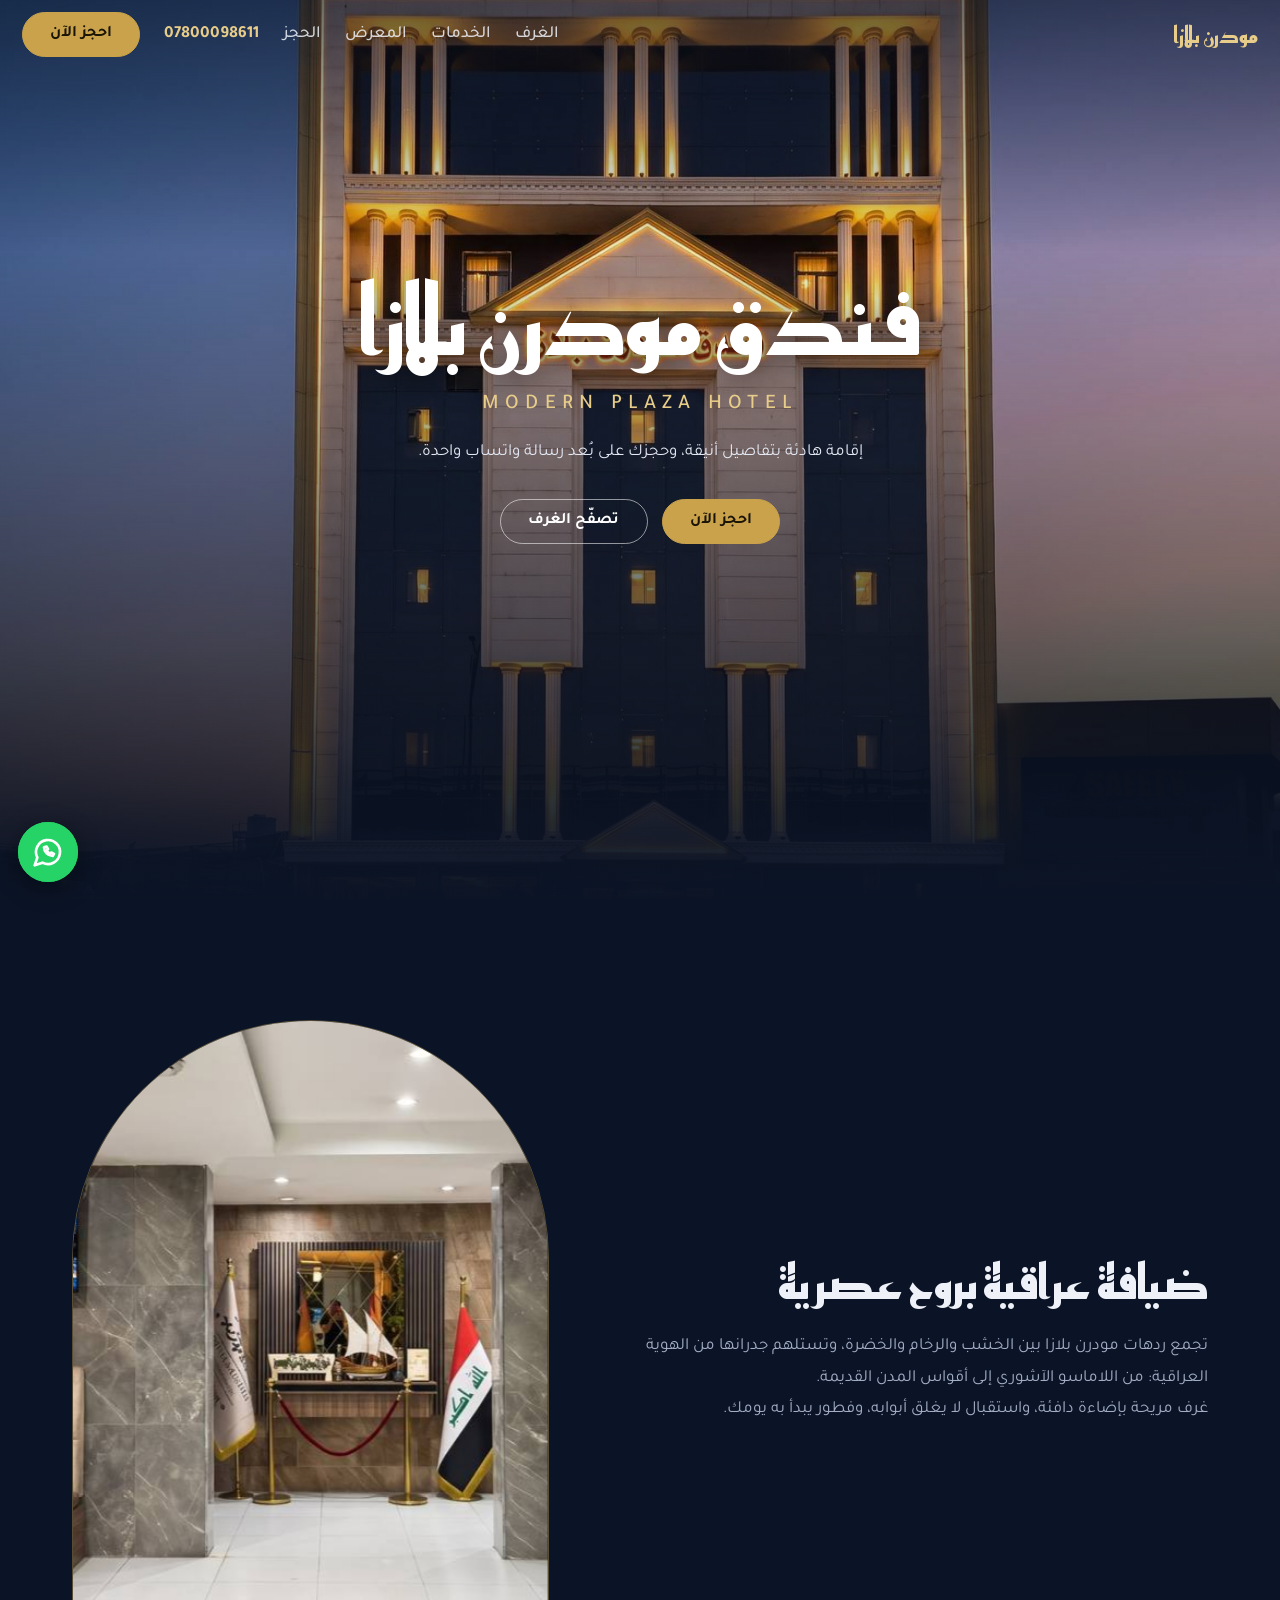
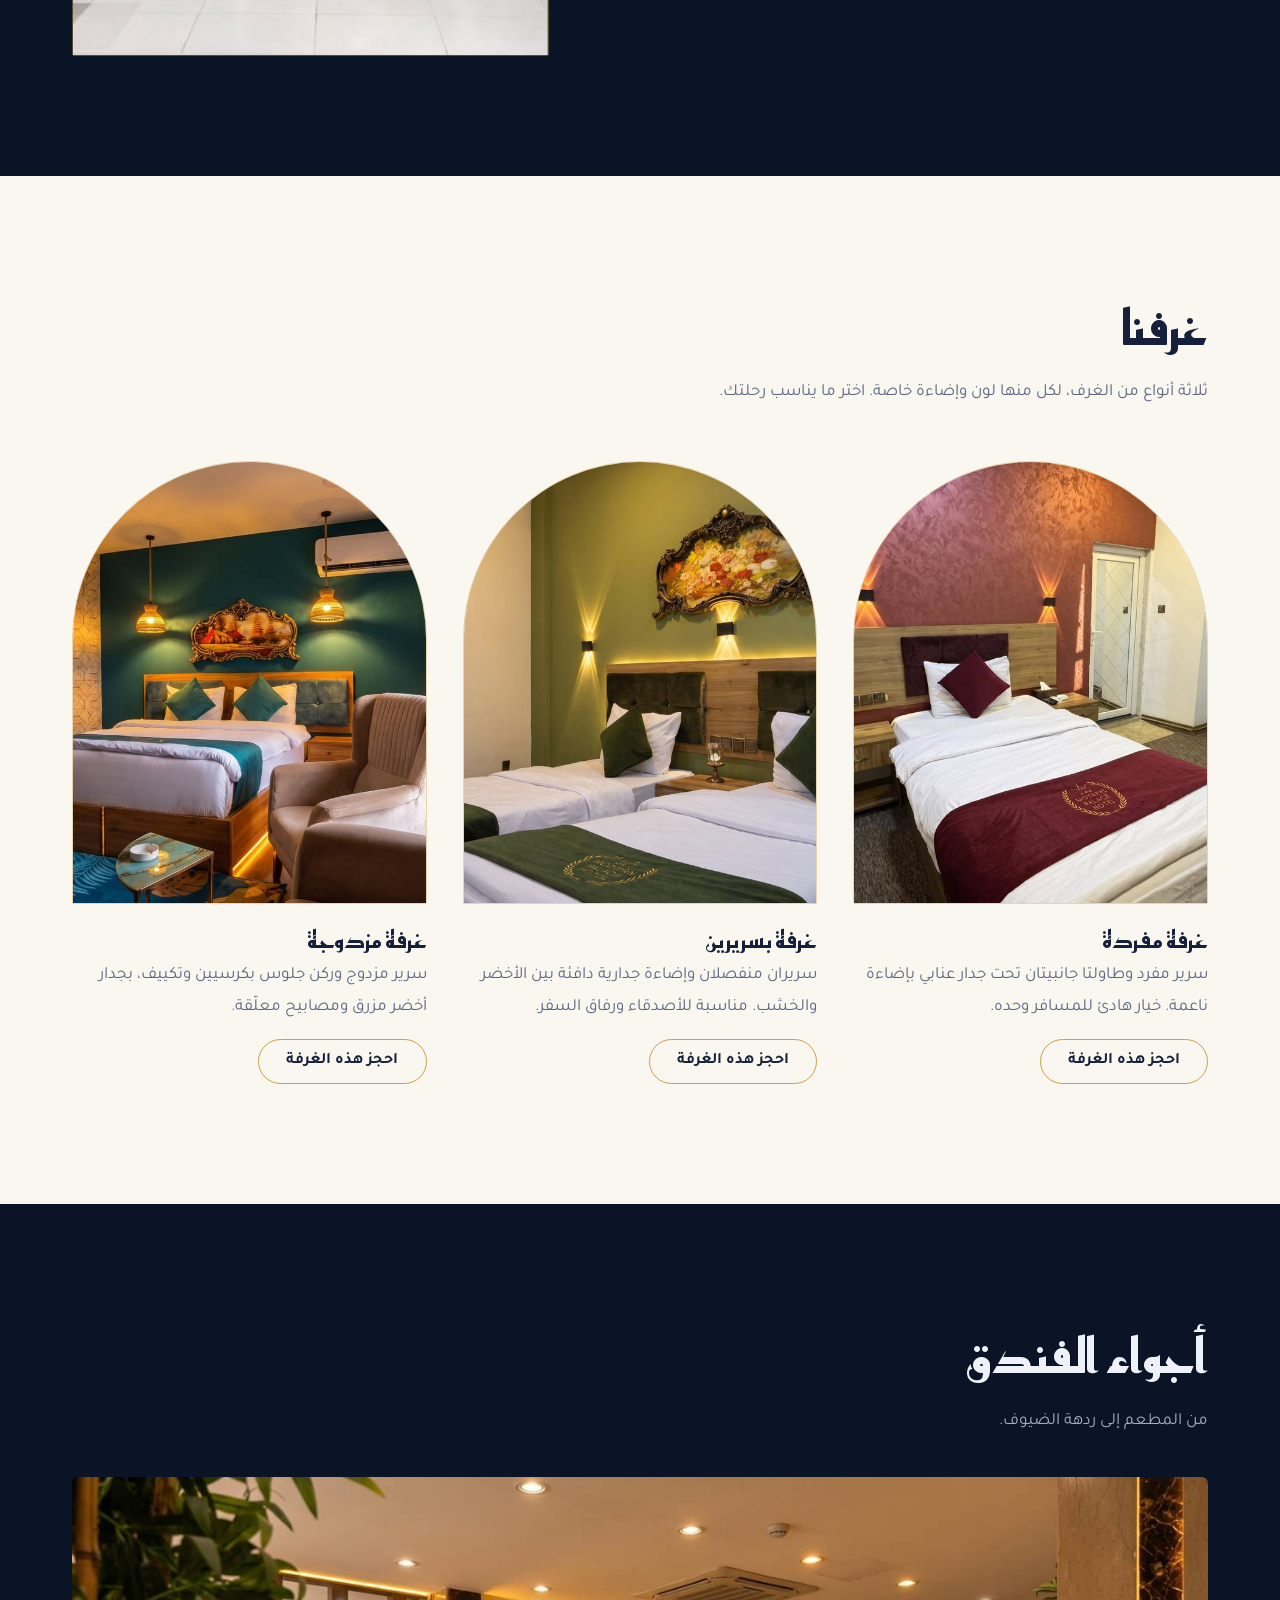
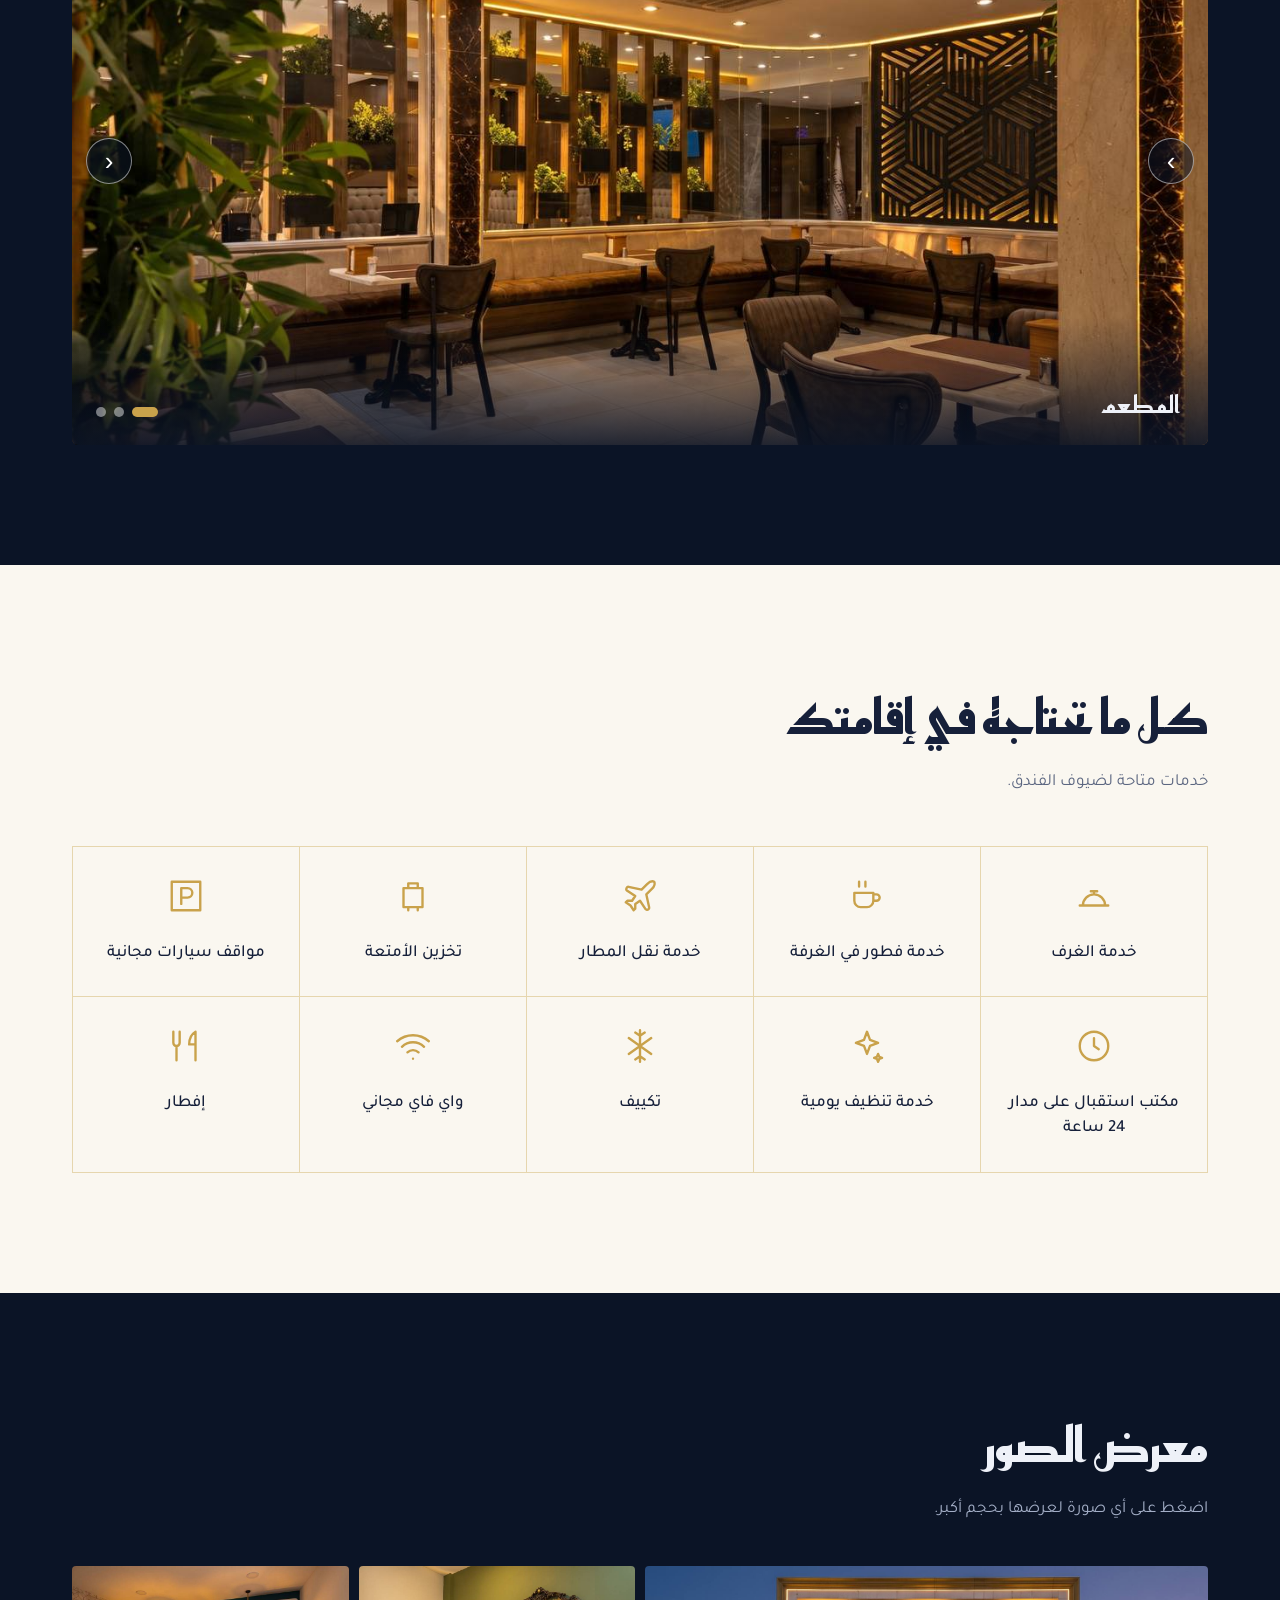
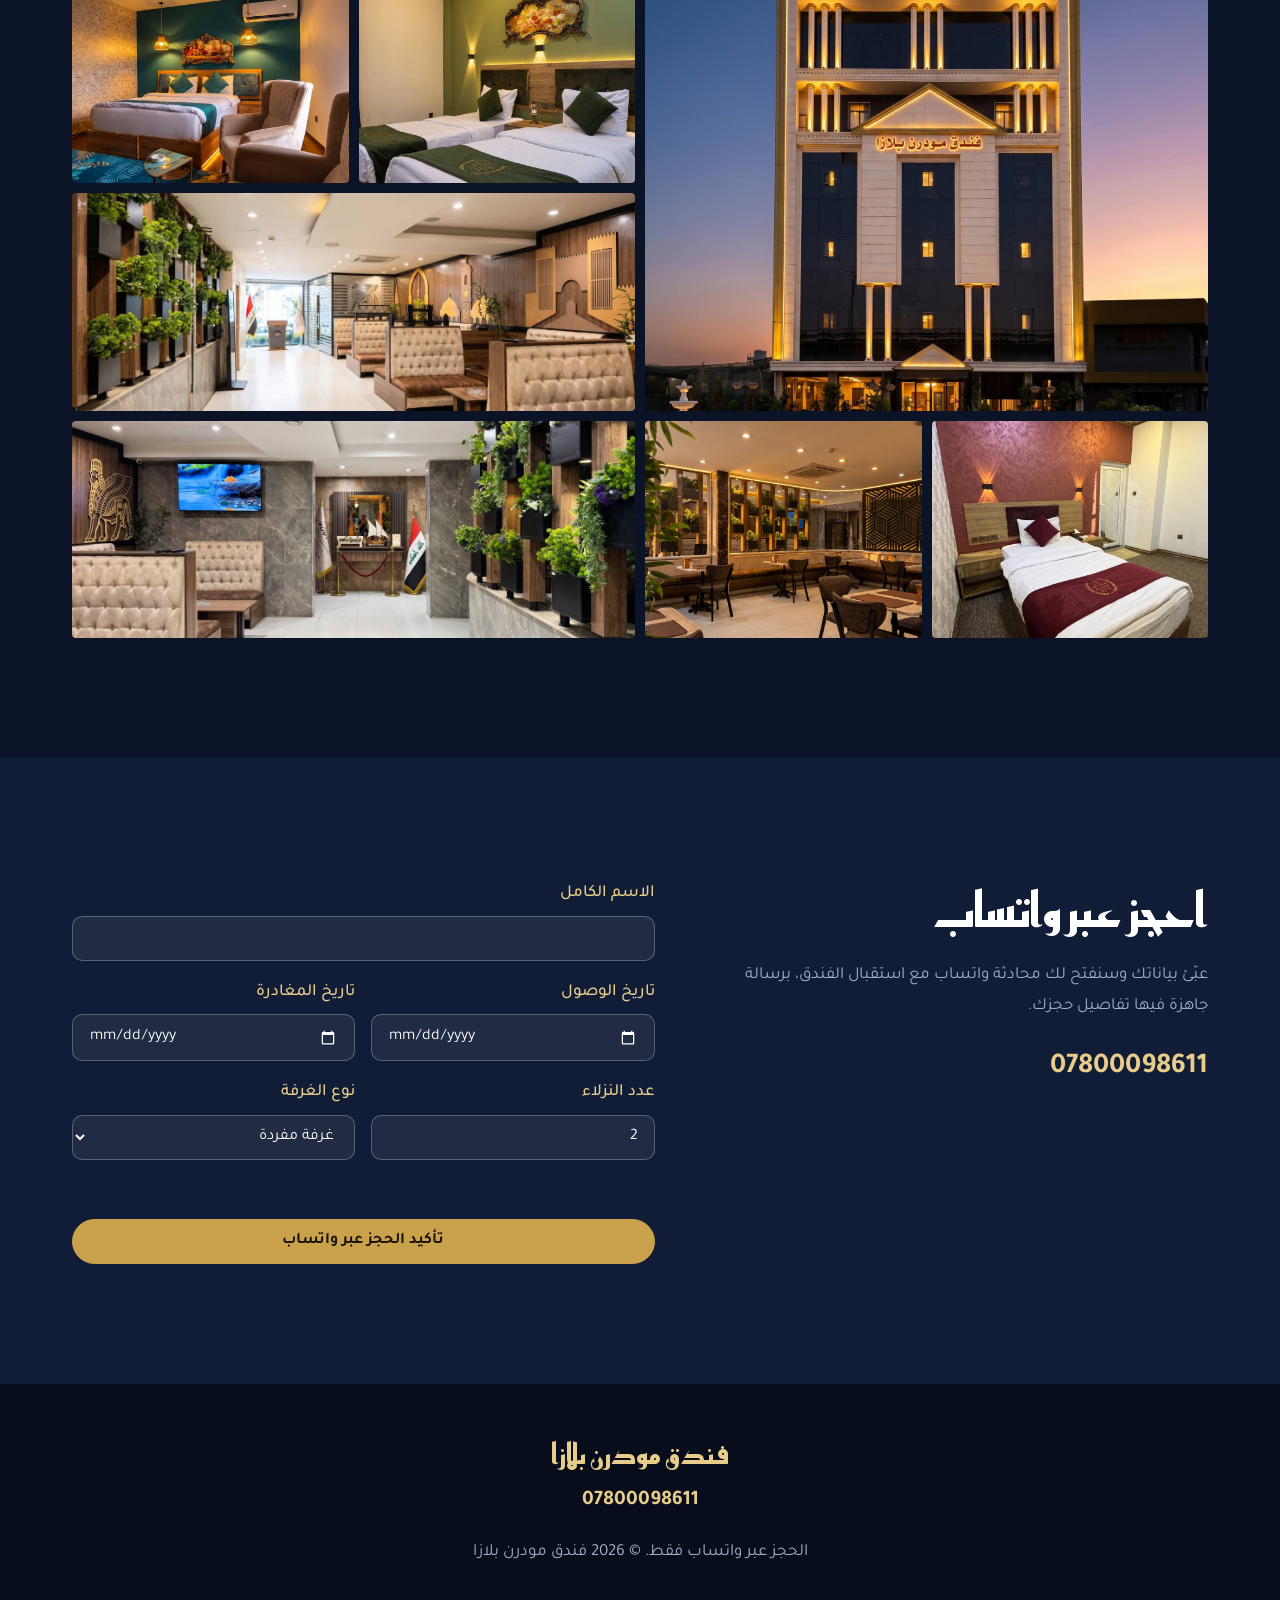
==== commit 51de6008: "Rename فندق مودرن بلازا.html to index.html" ====
--- a/index.html
+++ b/index.html
@@ -1,44 +1,197 @@
 <!doctype html>
-<html dir="rtl" lang="ar">
+<html lang="ar" dir="rtl">
 <head>
-<meta charset="utf-8"/>
-<meta content="width=device-width, initial-scale=1, viewport-fit=cover" name="viewport"/>
+<meta charset="utf-8">
+<meta name="viewport" content="width=device-width, initial-scale=1, viewport-fit=cover">
 <title>فندق مودرن بلازا | Modern Plaza Hotel</title>
-<link href="https://fonts.googleapis.com" rel="preconnect"/><link crossorigin="" href="https://fonts.gstatic.com" rel="preconnect"/>
-<link href="https://fonts.googleapis.com/css2?family=Reem+Kufi:wght@500;700&amp;family=Tajawal:wght@400;500;700&amp;display=swap" rel="stylesheet"/>
-<meta content="فندق مودرن بلازا: غرف أنيقة وخدمة على مدار الساعة. الحجز عبر واتساب. Modern Plaza Hotel, Iraq." name="description"/><link href="data:image/svg+xml,%3Csvg xmlns=%27http://www.w3.org/2000/svg%27 viewBox=%270 0 100 100%27%3E%3Ctext y=%27.9em%27 font-size=%2790%27%3E%F0%9F%8F%A8%3C/text%3E%3C/svg%3E" rel="icon"/><script>try{var l=new URLSearchParams(location.search).get("lang")||localStorage.getItem("lang");if(l==="en"){document.documentElement.lang="en";document.documentElement.dir="ltr"}}catch(e){}</script><link href="assets/css/style.css" rel="stylesheet"/></head>
+<link rel="preconnect" href="https://fonts.googleapis.com"><link rel="preconnect" href="https://fonts.gstatic.com" crossorigin>
+<link href="https://fonts.googleapis.com/css2?family=Reem+Kufi:wght@500;700&family=Tajawal:wght@400;500;700&display=swap" rel="stylesheet">
+<style>
+:root{--navy:#0b1426;--navy2:#111d36;--gold:#c9a24b;--gold2:#e8cd8a;--mut:#a3aec6;--sec:#faf7f0;--sect:#16203a;--secm:#5b6680;--line:rgba(201,162,75,.4);color-scheme:light dark;box-sizing:border-box;padding-top:env(safe-area-inset-top,0px);padding-bottom:env(safe-area-inset-bottom,0px)}
+@media (prefers-color-scheme:dark){:root:not([data-theme="light"]){--sec:#0e1830;--sect:#f2ede1;--secm:#a3aec6}}
+:root[data-theme="dark"]{--sec:#0e1830;--sect:#f2ede1;--secm:#a3aec6}
+html{scroll-behavior:smooth;scroll-padding-top:calc(env(safe-area-inset-top,0px) + 72px)}
+*,*::before,*::after{box-sizing:inherit}
+body{margin:0;background:var(--navy);color:#eef1f8;font:400 17px/1.85 Tajawal,system-ui,sans-serif;overflow-x:hidden}
+body::before{content:"";position:fixed;inset:0 0 auto;height:env(safe-area-inset-top,0px);background:rgba(11,20,38,.94);z-index:60}
+h1,h2,h3{font-family:'Reem Kufi',Tajawal,sans-serif;font-weight:700;line-height:1.35;margin:0}
+img{display:block;max-width:100%}a{color:inherit;text-decoration:none}
+:focus-visible{outline:2px solid var(--gold2);outline-offset:3px}
+.wrap{max-width:1180px;margin:auto;padding:0 22px}
+section{padding:clamp(64px,10vw,120px) 0}
+.light{background:var(--sec);color:var(--sect)}.light .mut{color:var(--secm)}
+h2{font-size:clamp(1.9rem,4.5vw,3rem);margin-bottom:.35em}
+.mut{color:var(--mut);max-width:34em;margin:0}
+.btn{display:inline-flex;align-items:center;justify-content:center;border:1px solid var(--gold);background:var(--gold);color:#1a1405;font:700 16px Tajawal,sans-serif;padding:.75em 1.7em;border-radius:999px;cursor:pointer;transition:transform .25s,background .25s}
+.btn:hover{transform:translateY(-2px);background:var(--gold2)}
+.btn.ghost{background:transparent;color:#fff;border-color:rgba(255,255,255,.55)}.btn.ghost:hover{background:rgba(255,255,255,.14)}
+.btn.o{background:transparent;color:inherit}.btn.o:hover{background:var(--gold);color:#1a1405}
+nav{position:fixed;top:0;inset-inline:0;z-index:50;display:flex;align-items:center;gap:24px;padding:calc(env(safe-area-inset-top,0px) + 12px) 22px 12px;transition:background .3s}
+nav.s{background:rgba(11,20,38,.94);backdrop-filter:blur(10px)}
+.brand{font:700 1.45rem 'Reem Kufi',sans-serif;color:var(--gold2);margin-inline-end:auto}
+nav .ln{display:flex;gap:24px;font-weight:500}nav .ln a{opacity:.85;transition:opacity .2s}nav .ln a:hover{opacity:1;color:var(--gold2)}
+.tel{direction:ltr;font-weight:700;color:var(--gold2)}
+.hero{position:relative;min-height:100svh;display:grid;align-items:end;overflow:hidden;isolation:isolate}
+.hero .bg{position:absolute;inset:-5% 0;z-index:-2;will-change:transform}
+.hero .bg img{width:100%;height:100%;object-fit:cover;object-position:50% 42%;animation:kb 28s ease-in-out infinite alternate}
+@keyframes kb{from{transform:scale(1)}to{transform:scale(1.15) translate(-1.5%,1.2%)}}
+.hero::after{content:"";position:absolute;inset:0;z-index:-1;background:linear-gradient(180deg,rgba(11,20,38,.6),rgba(11,20,38,.05) 28%,rgba(11,20,38,.5) 60%,var(--navy))}
+.hero .in{padding:0 22px 11vh;text-align:center;max-width:900px;margin:auto}
+.hero .in>*{opacity:0;transform:translateY(28px);animation:up 1.1s cubic-bezier(.2,.7,.2,1) forwards}
+.hero .in>:nth-child(2){animation-delay:.35s}.hero .in>:nth-child(3){animation-delay:.7s}.hero .in>:nth-child(4){animation-delay:1s}
+@keyframes up{to{opacity:1;transform:none}}
+.hero h1{font-size:clamp(2.7rem,9vw,6rem);color:#fff;text-shadow:0 4px 32px rgba(0,0,0,.55)}
+.hero .en{direction:ltr;font:500 clamp(1rem,2.2vw,1.3rem) Tajawal,sans-serif;letter-spacing:.3em;color:var(--gold2);margin:.3em 0 1em}
+.hero p{margin:0 auto 1.8em;max-width:30em;color:#e4e9f4}
+.hero .cta{display:flex;gap:14px;justify-content:center;flex-wrap:wrap}
+.about{display:grid;grid-template-columns:1.1fr .9fr;gap:clamp(32px,6vw,80px);align-items:center}
+.arch{border-radius:999px 999px 6px 6px;overflow:hidden;aspect-ratio:3/4;border:1px solid var(--line)}
+.arch img{width:100%;height:100%;object-fit:cover}
+.arch.par img{position:relative;top:-12.5%;height:125%;will-change:transform}
+.about p{color:var(--mut)}
+.rooms{display:grid;grid-template-columns:repeat(3,1fr);gap:36px;margin-top:52px}
+.room{transition:transform .45s}.room:hover{transform:translateY(-8px)}
+.room .arch{aspect-ratio:4/5;cursor:zoom-in}.room .arch img{transition:transform .9s}.room:hover .arch img{transform:scale(1.08)}
+.room h3{font-size:1.5rem;margin:20px 0 4px}.room p{margin:0 0 16px;color:var(--secm)}
+.car{position:relative;overflow:hidden;aspect-ratio:16/8;margin-top:40px;border-radius:6px;background:#000}
+.sl{position:absolute;inset:0;opacity:0;transition:opacity 1.3s}.sl.on{opacity:1}
+.sl img{width:100%;height:100%;object-fit:cover;cursor:zoom-in;transform:scale(1.1);transition:transform 9s linear}.sl.on img{transform:scale(1)}
+.cap{position:absolute;inset:auto 0 0;padding:70px 28px 22px;background:linear-gradient(transparent,rgba(11,20,38,.88));font:700 1.5rem 'Reem Kufi',sans-serif;pointer-events:none}
+.ar{position:absolute;top:50%;translate:0 -50%;width:46px;height:46px;border-radius:50%;border:1px solid rgba(255,255,255,.5);background:rgba(11,20,38,.55);color:#fff;font-size:26px;line-height:1;cursor:pointer;z-index:2}.ar:hover{background:var(--gold);color:#1a1405}
+.ar.p{inset-inline-start:14px}.ar.n{inset-inline-end:14px}
+.dots{position:absolute;inset:auto auto 28px 24px;display:flex;gap:8px;z-index:2}
+.dots button{width:10px;height:10px;border-radius:50%;border:0;background:rgba(255,255,255,.45);cursor:pointer;padding:0}.dots .on{background:var(--gold);width:26px;border-radius:6px}
+.svc{display:grid;grid-template-columns:repeat(5,1fr);margin-top:48px;border-top:1px solid var(--line);border-inline-start:1px solid var(--line)}
+.sv{padding:30px 18px;text-align:center;border-bottom:1px solid var(--line);border-inline-end:1px solid var(--line);transition:background .35s,color .35s}
+.sv svg{width:38px;height:38px;fill:none;stroke:var(--gold);stroke-width:1.5;stroke-linecap:round;stroke-linejoin:round;transition:transform .4s,stroke .35s}
+.sv b{display:block;margin-top:12px;font-weight:500;line-height:1.5}
+.sv:hover{background:var(--gold);color:#1a1405}.sv:hover svg{transform:translateY(-6px) scale(1.12);stroke:#1a1405}
+.gal{display:grid;grid-template-columns:repeat(4,1fr);grid-auto-rows:clamp(130px,17vw,220px);gap:10px;margin-top:40px}
+.gal figure{margin:0;overflow:hidden;position:relative;cursor:zoom-in;border-radius:4px}
+.gal .big{grid-area:span 2/span 2}.gal .wide{grid-column:span 2}
+.gal img{width:100%;height:100%;object-fit:cover;transition:transform .8s}.gal figure:hover img{transform:scale(1.09)}
+.gal figcaption{position:absolute;inset:auto 0 0;padding:30px 14px 10px;background:linear-gradient(transparent,rgba(11,20,38,.85));opacity:0;transition:opacity .35s;font-weight:500}.gal figure:hover figcaption{opacity:1}
+.bk{display:grid;grid-template-columns:.9fr 1.1fr;gap:clamp(32px,6vw,80px);align-items:start}
+.bk .tel{font-size:1.8rem;display:inline-block;margin-top:18px}
+form{display:grid;gap:16px}.two{display:grid;grid-template-columns:1fr 1fr;gap:16px}
+label{display:grid;gap:6px;font-weight:500;color:var(--gold2)}
+input,select{font:400 16px Tajawal,sans-serif;color:#fff;background:rgba(255,255,255,.07);border:1px solid rgba(255,255,255,.25);border-radius:10px;padding:.75em 1em;width:100%;color-scheme:dark}
+select option{color:#111}input:focus,select:focus{border-color:var(--gold);outline:0}
+.err{color:#ffb4a8;margin:0;min-height:1.6em}
+footer{background:#070d1a;padding:48px 0;text-align:center;color:var(--mut)}footer .brand{font-size:1.8rem;display:block;margin:0 0 6px}footer .tel{font-size:1.3rem}
+.wa{position:fixed;left:18px;bottom:calc(env(safe-area-inset-bottom,0px) + 18px);z-index:55;width:60px;height:60px;border-radius:50%;background:#25d366;display:grid;place-items:center;box-shadow:0 6px 24px rgba(0,0,0,.4)}
+.wa svg{width:32px;height:32px;fill:none;stroke:#fff;stroke-width:2;stroke-linecap:round;stroke-linejoin:round}
+.wa::after{content:"";position:absolute;inset:0;border-radius:50%;border:2px solid #25d366;animation:pulse 2.2s ease-out infinite}
+@keyframes pulse{to{transform:scale(1.7);opacity:0}}
+dialog{border:1px solid var(--gold);background:var(--navy2);color:#fff;border-radius:16px;padding:30px;width:min(92vw,540px)}
+dialog[open]{animation:pop .35s cubic-bezier(.2,.8,.2,1)}@keyframes pop{from{opacity:0;transform:translateY(20px) scale(.96)}}
+dialog::backdrop{background:rgba(5,10,20,.75);backdrop-filter:blur(4px)}
+dialog h3{font-size:1.6rem;margin-bottom:16px}
+.x{position:absolute;top:10px;inset-inline-end:14px;background:none;border:0;color:#fff;font-size:30px;cursor:pointer;line-height:1}
+#lb{background:transparent;border:0;padding:0;width:100vw;max-width:100vw;height:100vh;max-height:100vh}
+#lb img{position:absolute;inset:6vh 6vw;margin:auto;max-width:88vw;max-height:84vh;border-radius:6px;object-fit:contain}
+#lb .cap{pointer-events:none;inset:auto 0 3vh;text-align:center;background:none;padding:0}
+#lb .ar{background:rgba(0,0,0,.5)}
+.rv{opacity:0;transform:translateY(22px);transition:opacity .9s,transform .9s;transition-delay:var(--d,0s)}.rv.in{opacity:1;transform:none}
+@media (max-width:860px){nav .ln{display:none}.about,.bk,.rooms{grid-template-columns:1fr}.rooms{max-width:440px;margin-inline:auto}.about .arch{max-width:420px;margin-inline:auto;order:-1}.svc{grid-template-columns:repeat(2,1fr)}.gal{grid-template-columns:repeat(2,1fr)}.gal .big{grid-area:span 2/span 2}.car{aspect-ratio:4/3}}
+@media (max-width:560px){nav .btn{display:none}.two{grid-template-columns:1fr}}
+@media (prefers-reduced-motion:reduce){*,*::before,*::after{animation:none!important;transition:none!important}.rv,.hero .in>*{opacity:1;transform:none}html{scroll-behavior:auto}}
+</style>
+</head>
 <body>
-<nav id="nav"><a class="brand" data-i="brand" href="#top">مودرن بلازا</a>
-<div class="ln"><a data-i="nav_rooms" href="#rooms">الغرف</a><a data-i="nav_services" href="#services">الخدمات</a><a data-i="nav_gallery" href="#gallery">المعرض</a><a data-i="nav_book" href="#book">الحجز</a></div>
-<button class="lang" id="lang" type="button">English</button><a class="tel" href="tel:+9647800098611">07800098611</a><button class="btn" data-book="" data-i="book_now">احجز الآن</button></nav>
-<header class="hero" id="top"><div class="bg" data-par="0.18"><img alt="واجهة فندق مودرن بلازا عند الغروب" data-i-alt="alt_facade" fetchpriority="high" src="assets/img/facade.jpg"/></div>
-<div class="in"><h1 data-i="name_full">فندق مودرن بلازا</h1><div class="sub" data-i="sub">MODERN PLAZA HOTEL</div>
-<p data-i="hero_p">إقامة هادئة بتفاصيل أنيقة، وحجزك على بُعد رسالة واتساب واحدة.</p>
-<div class="cta"><button class="btn" data-book="" data-i="book_now">احجز الآن</button><a class="btn ghost" data-i="view_rooms" href="#rooms">تصفّح الغرف</a></div></div></header>
-<section><div class="wrap about"><div class="rv"><h2 data-i="about_h">ضيافة عراقية بروح عصرية</h2>
-<p class="mut" data-i="about_p1">تجمع ردهات مودرن بلازا بين الخشب والرخام والخضرة، وتستلهم جدرانها من الهوية العراقية: من اللاماسو الآشوري إلى أقواس المدن القديمة.</p>
-<p class="mut" data-i="about_p2">غرف مريحة بإضاءة دافئة، واستقبال لا يغلق أبوابه، وفطور يبدأ به يومك.</p></div>
-<div class="arch par rv" style="--d:.15s"><img alt="مدخل الاستقبال مع جدارية اللاماسو والعلم العراقي" data-i-alt="alt_lobby2" data-par="0.07" loading="lazy" src="assets/img/lobby2.jpg"/></div></div></section>
-<section class="light" id="rooms"><div class="wrap"><h2 class="rv" data-i="rooms_h">غرفنا</h2><p class="mut rv" data-i="rooms_p">ثلاثة أنواع من الغرف، لكل منها لون وإضاءة خاصة. اختر ما يناسب رحلتك.</p>
+<nav id="nav"><a class="brand" href="#top">مودرن بلازا</a>
+<div class="ln"><a href="#rooms">الغرف</a><a href="#services">الخدمات</a><a href="#gallery">المعرض</a><a href="#book">الحجز</a></div>
+<a class="tel" href="tel:+9647800098611">07800098611</a><button class="btn" data-book>احجز الآن</button></nav>
+
+<header class="hero" id="top"><div class="bg" data-par="0.18"><img data-img="facade" alt="واجهة فندق مودرن بلازا عند الغروب"></div>
+<div class="in"><h1>فندق مودرن بلازا</h1><div class="en">MODERN PLAZA HOTEL</div>
+<p>إقامة هادئة بتفاصيل أنيقة، وحجزك على بُعد رسالة واتساب واحدة.</p>
+<div class="cta"><button class="btn" data-book>احجز الآن</button><a class="btn ghost" href="#rooms">تصفّح الغرف</a></div></div></header>
+
+<section><div class="wrap about"><div class="rv"><h2>ضيافة عراقية بروح عصرية</h2>
+<p class="mut">تجمع ردهات مودرن بلازا بين الخشب والرخام والخضرة، وتستلهم جدرانها من الهوية العراقية: من اللاماسو الآشوري إلى أقواس المدن القديمة.</p>
+<p class="mut">غرف مريحة بإضاءة دافئة، واستقبال لا يغلق أبوابه، وفطور يبدأ به يومك.</p></div>
+<div class="arch par rv" style="--d:.15s"><img data-img="lobby2" data-par="0.07" alt="مدخل الاستقبال مع جدارية اللاماسو والعلم العراقي"></div></div></section>
+
+<section class="light" id="rooms"><div class="wrap"><h2 class="rv">غرفنا</h2><p class="mut rv">ثلاثة أنواع من الغرف، لكل منها لون وإضاءة خاصة. اختر ما يناسب رحلتك.</p>
 <div class="rooms">
-<article class="room rv"><div class="arch" data-lb="single"><img alt="الغرفة المفردة" data-i-alt="alt_single" loading="lazy" src="assets/img/single.jpg"/></div><h3 data-i="room_single">غرفة مفردة</h3><p data-i="room_single_p">سرير مفرد وطاولتا جانبيتان تحت جدار عنابي بإضاءة ناعمة. خيار هادئ للمسافر وحده.</p><button class="btn o" data-book="single" data-i="book_room">احجز هذه الغرفة</button></article>
-<article class="room rv" style="--d:.12s"><div class="arch" data-lb="twin"><img alt="غرفة بسريرين" data-i-alt="alt_twin" loading="lazy" src="assets/img/twin.jpg"/></div><h3 data-i="room_twin">غرفة بسريرين</h3><p data-i="room_twin_p">سريران منفصلان وإضاءة جدارية دافئة بين الأخضر والخشب. مناسبة للأصدقاء ورفاق السفر.</p><button class="btn o" data-book="twin" data-i="book_room">احجز هذه الغرفة</button></article>
-<article class="room rv" style="--d:.24s"><div class="arch" data-lb="dbl"><img alt="الغرفة المزدوجة" data-i-alt="alt_dbl" loading="lazy" src="assets/img/dbl.jpg"/></div><h3 data-i="room_dbl">غرفة مزدوجة</h3><p data-i="room_dbl_p">سرير مزدوج وركن جلوس بكرسيين وتكييف، بجدار أخضر مزرق ومصابيح معلّقة.</p><button class="btn o" data-book="dbl" data-i="book_room">احجز هذه الغرفة</button></article>
+<article class="room rv"><div class="arch" data-lb="single"><img data-img="single" alt="الغرفة المفردة"></div><h3>غرفة مفردة</h3><p>سرير مفرد وطاولتا جانبيتان تحت جدار عنابي بإضاءة ناعمة. خيار هادئ للمسافر وحده.</p><button class="btn o" data-book="غرفة مفردة">احجز هذه الغرفة</button></article>
+<article class="room rv" style="--d:.12s"><div class="arch" data-lb="twin"><img data-img="twin" alt="غرفة بسريرين"></div><h3>غرفة بسريرين</h3><p>سريران منفصلان وإضاءة جدارية دافئة بين الأخضر والخشب. مناسبة للأصدقاء ورفاق السفر.</p><button class="btn o" data-book="غرفة بسريرين">احجز هذه الغرفة</button></article>
+<article class="room rv" style="--d:.24s"><div class="arch" data-lb="dbl"><img data-img="dbl" alt="الغرفة المزدوجة"></div><h3>غرفة مزدوجة</h3><p>سرير مزدوج وركن جلوس بكرسيين وتكييف، بجدار أخضر مزرق ومصابيح معلّقة.</p><button class="btn o" data-book="غرفة مزدوجة">احجز هذه الغرفة</button></article>
 </div></div></section>
-<section><div class="wrap"><h2 class="rv" data-i="car_h">أجواء الفندق</h2><p class="mut rv" data-i="car_p">من المطعم إلى ردهة الضيوف.</p>
-<div aria-roledescription="carousel" class="car" id="car"><button aria-label="السابق" class="ar p" data-i-aria="aria_prev"></button><button aria-label="التالي" class="ar n" data-i-aria="aria_next"></button><div class="dots"></div></div></div></section>
-<section class="light" id="services"><div class="wrap"><h2 class="rv" data-i="svc_h">كل ما تحتاجه في إقامتك</h2><p class="mut rv" data-i="svc_p">خدمات متاحة لضيوف الفندق.</p><div class="svc" id="svc"></div></div></section>
-<section id="gallery"><div class="wrap"><h2 class="rv" data-i="gal_h">معرض الصور</h2><p class="mut rv" data-i="gal_p">اضغط على أي صورة لعرضها بحجم أكبر.</p><div class="gal" id="gal"></div></div></section>
-<section id="book" style="background:var(--navy2);color:#fff"><div class="wrap bk"><div class="rv"><h2 data-i="bk_h">احجز عبر واتساب</h2><p class="mut" data-i="bk_p">عبّئ بياناتك وسنفتح لك محادثة واتساب مع استقبال الفندق، برسالة جاهزة فيها تفاصيل حجزك.</p><a class="tel" href="tel:+9647800098611">07800098611</a></div><div class="rv" id="bkf" style="--d:.15s"></div></div></section>
-<footer><div class="wrap"><span class="brand" data-i="name_full">فندق مودرن بلازا</span><a class="tel" href="https://wa.me/9647800098611" rel="noopener" target="_blank">07800098611</a><p data-i="foot_p">الحجز عبر واتساب فقط. © 2026 فندق مودرن بلازا</p></div></footer>
-<a aria-label="تواصل معنا عبر واتساب" class="wa" data-i-aria="aria_wa" href="https://wa.me/9647800098611" rel="noopener" target="_blank"><svg viewbox="0 0 24 24"><path d="M7.9 20A9 9 0 1 0 4 16.1L2 22z"></path><path d="M9 8.5c0 3.5 3 6.5 6.5 6.5l1-1.6-2-1-.9.8c-1-.4-2-1.4-2.4-2.4l.8-.9-1-2z"></path></svg></a>
-<dialog id="md"><button aria-label="إغلاق" class="x" data-i-aria="aria_close">×</button><h3 data-i="md_h">احجز غرفتك</h3><div id="mbf"></div></dialog>
-<dialog id="lb"><img alt=""/><div class="cap"></div><button aria-label="السابق" class="ar p" data-i-aria="aria_prev"></button><button aria-label="التالي" class="ar n" data-i-aria="aria_next"></button><button aria-label="إغلاق" class="x" data-i-aria="aria_close" style="color:#fff">×</button></dialog>
-<template id="ft"><form novalidate="">
-<label><span data-i="f_name">الاسم الكامل</span><input autocomplete="name" name="n" required=""/></label>
-<div class="two"><label><span data-i="f_arr">تاريخ الوصول</span><input name="a" required="" type="date"/></label><label><span data-i="f_dep">تاريخ المغادرة</span><input name="d" required="" type="date"/></label></div>
-<div class="two"><label><span data-i="f_guests">عدد النزلاء</span><input max="10" min="1" name="g" required="" type="number" value="2"/></label><label><span data-i="f_room">نوع الغرفة</span><select name="r"><option data-i="room_single" value="single">غرفة مفردة</option><option data-i="room_twin" value="twin">غرفة بسريرين</option><option data-i="room_dbl" value="dbl">غرفة مزدوجة</option></select></label></div>
-<p class="err" role="alert"></p><button class="btn" data-i="f_submit" type="submit">تأكيد الحجز عبر واتساب</button></form></template>
-<script src="assets/js/i18n.js"></script>
-<script src="assets/js/main.js"></script></body>
-</html>+
+<section><div class="wrap"><h2 class="rv">أجواء الفندق</h2><p class="mut rv">من المطعم إلى ردهة الضيوف.</p>
+<div class="car" id="car" aria-roledescription="carousel"><button class="ar p" aria-label="السابق">›</button><button class="ar n" aria-label="التالي">‹</button><div class="dots"></div></div></div></section>
+
+<section class="light" id="services"><div class="wrap"><h2 class="rv">كل ما تحتاجه في إقامتك</h2><p class="mut rv">خدمات متاحة لضيوف الفندق.</p><div class="svc" id="svc"></div></div></section>
+
+<section id="gallery"><div class="wrap"><h2 class="rv">معرض الصور</h2><p class="mut rv">اضغط على أي صورة لعرضها بحجم أكبر.</p><div class="gal" id="gal"></div></div></section>
+
+<section id="book" style="background:var(--navy2);color:#fff"><div class="wrap bk"><div class="rv"><h2>احجز عبر واتساب</h2><p class="mut">عبّئ بياناتك وسنفتح لك محادثة واتساب مع استقبال الفندق، برسالة جاهزة فيها تفاصيل حجزك.</p><a class="tel" href="tel:+9647800098611">07800098611</a></div><div class="rv" style="--d:.15s" id="bkf"></div></div></section>
+
+<footer><div class="wrap"><span class="brand">فندق مودرن بلازا</span><a class="tel" href="https://wa.me/9647800098611" target="_blank" rel="noopener">07800098611</a><p>الحجز عبر واتساب فقط. © 2026 فندق مودرن بلازا</p></div></footer>
+
+<a class="wa" href="https://wa.me/9647800098611" target="_blank" rel="noopener" aria-label="تواصل معنا عبر واتساب"><svg viewBox="0 0 24 24"><path d="M7.9 20A9 9 0 1 0 4 16.1L2 22z"/><path d="M9 8.5c0 3.5 3 6.5 6.5 6.5l1-1.6-2-1-.9.8c-1-.4-2-1.4-2.4-2.4l.8-.9-1-2z"/></svg></a>
+
+<dialog id="md"><button class="x" aria-label="إغلاق">×</button><h3>احجز غرفتك</h3><div id="mbf"></div></dialog>
+<dialog id="lb"><img alt=""><div class="cap"></div><button class="ar p" aria-label="السابق">›</button><button class="ar n" aria-label="التالي">‹</button><button class="x" aria-label="إغلاق" style="color:#fff">×</button></dialog>
+
+<template id="ft"><form novalidate>
+<label>الاسم الكامل<input name="n" autocomplete="name" required></label>
+<div class="two"><label>تاريخ الوصول<input type="date" name="a" required></label><label>تاريخ المغادرة<input type="date" name="d" required></label></div>
+<div class="two"><label>عدد النزلاء<input type="number" name="g" min="1" max="10" value="2" required></label><label>نوع الغرفة<select name="r"><option>غرفة مفردة</option><option>غرفة بسريرين</option><option>غرفة مزدوجة</option></select></label></div>
+<p class="err" role="alert"></p><button class="btn" type="submit">تأكيد الحجز عبر واتساب</button></form></template>
+
+<script>
+const IMG={"facade":"[data-uri]","rest":"[data-uri]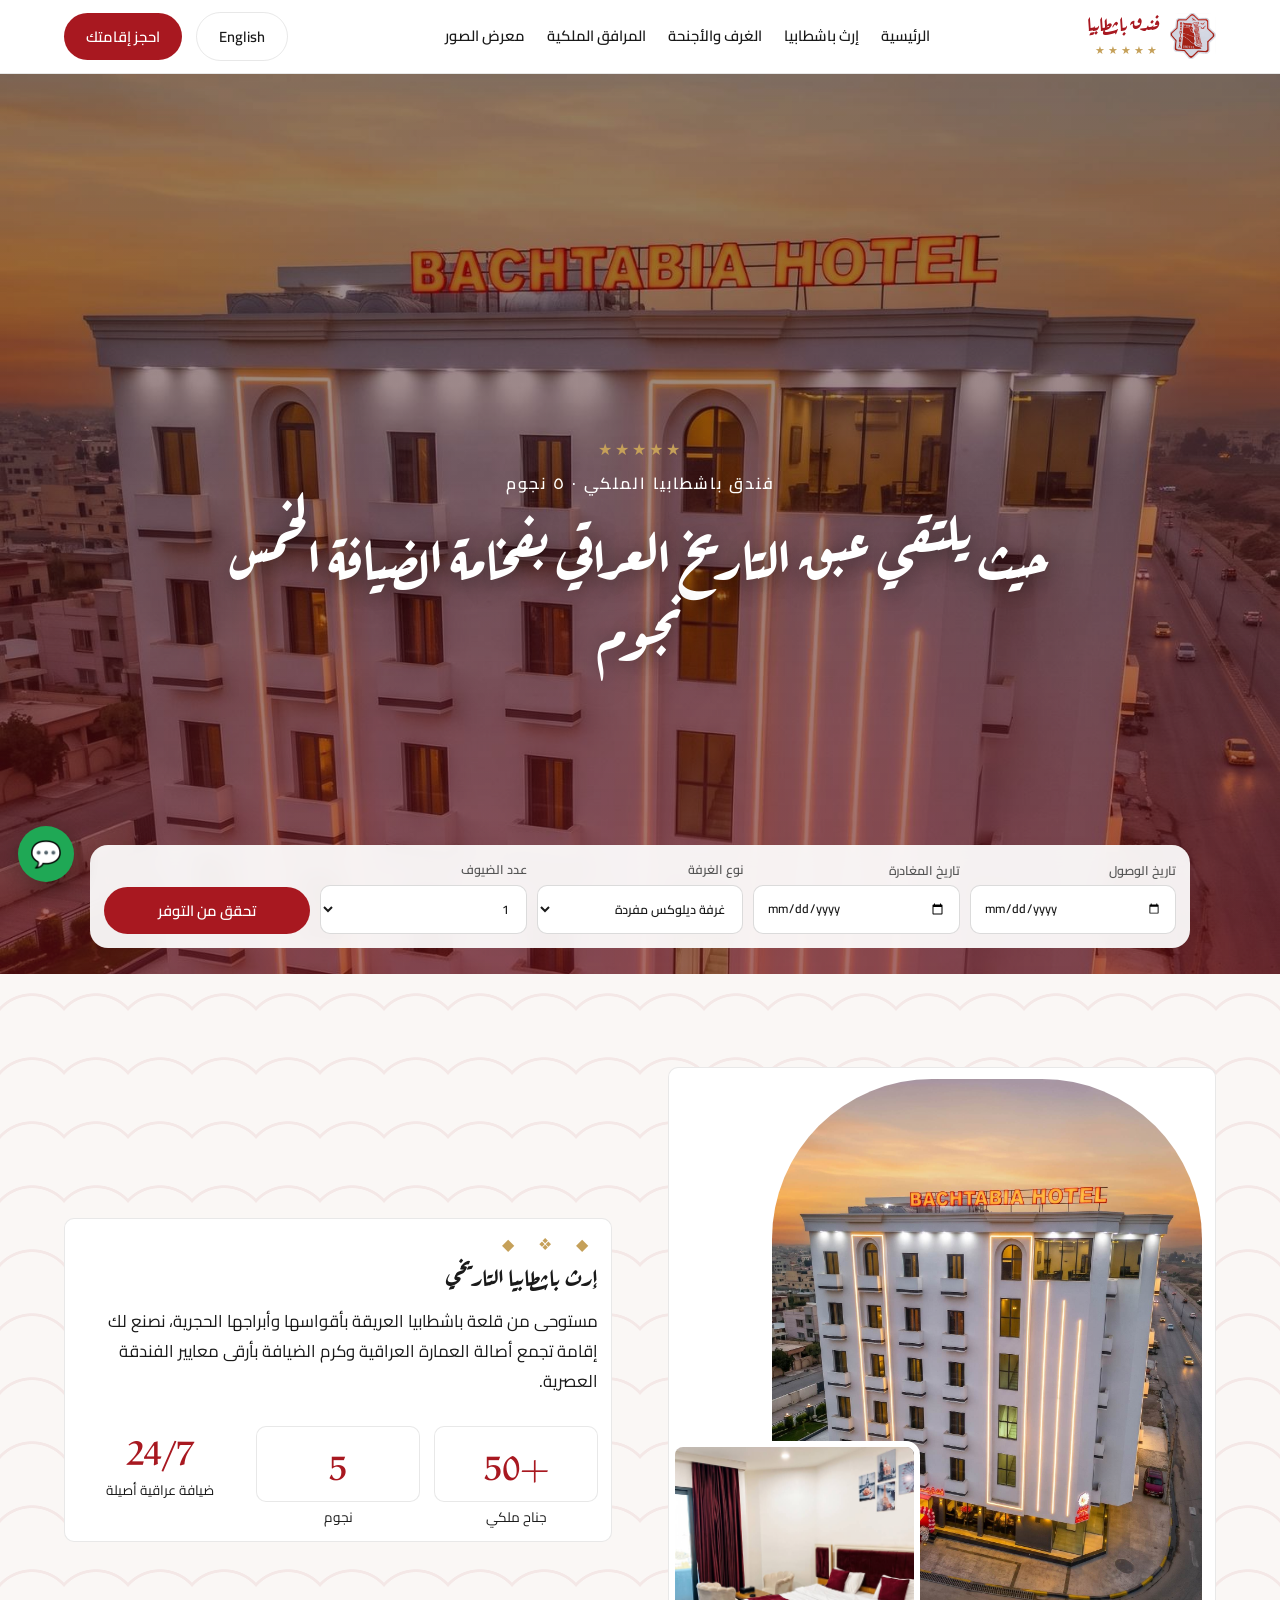
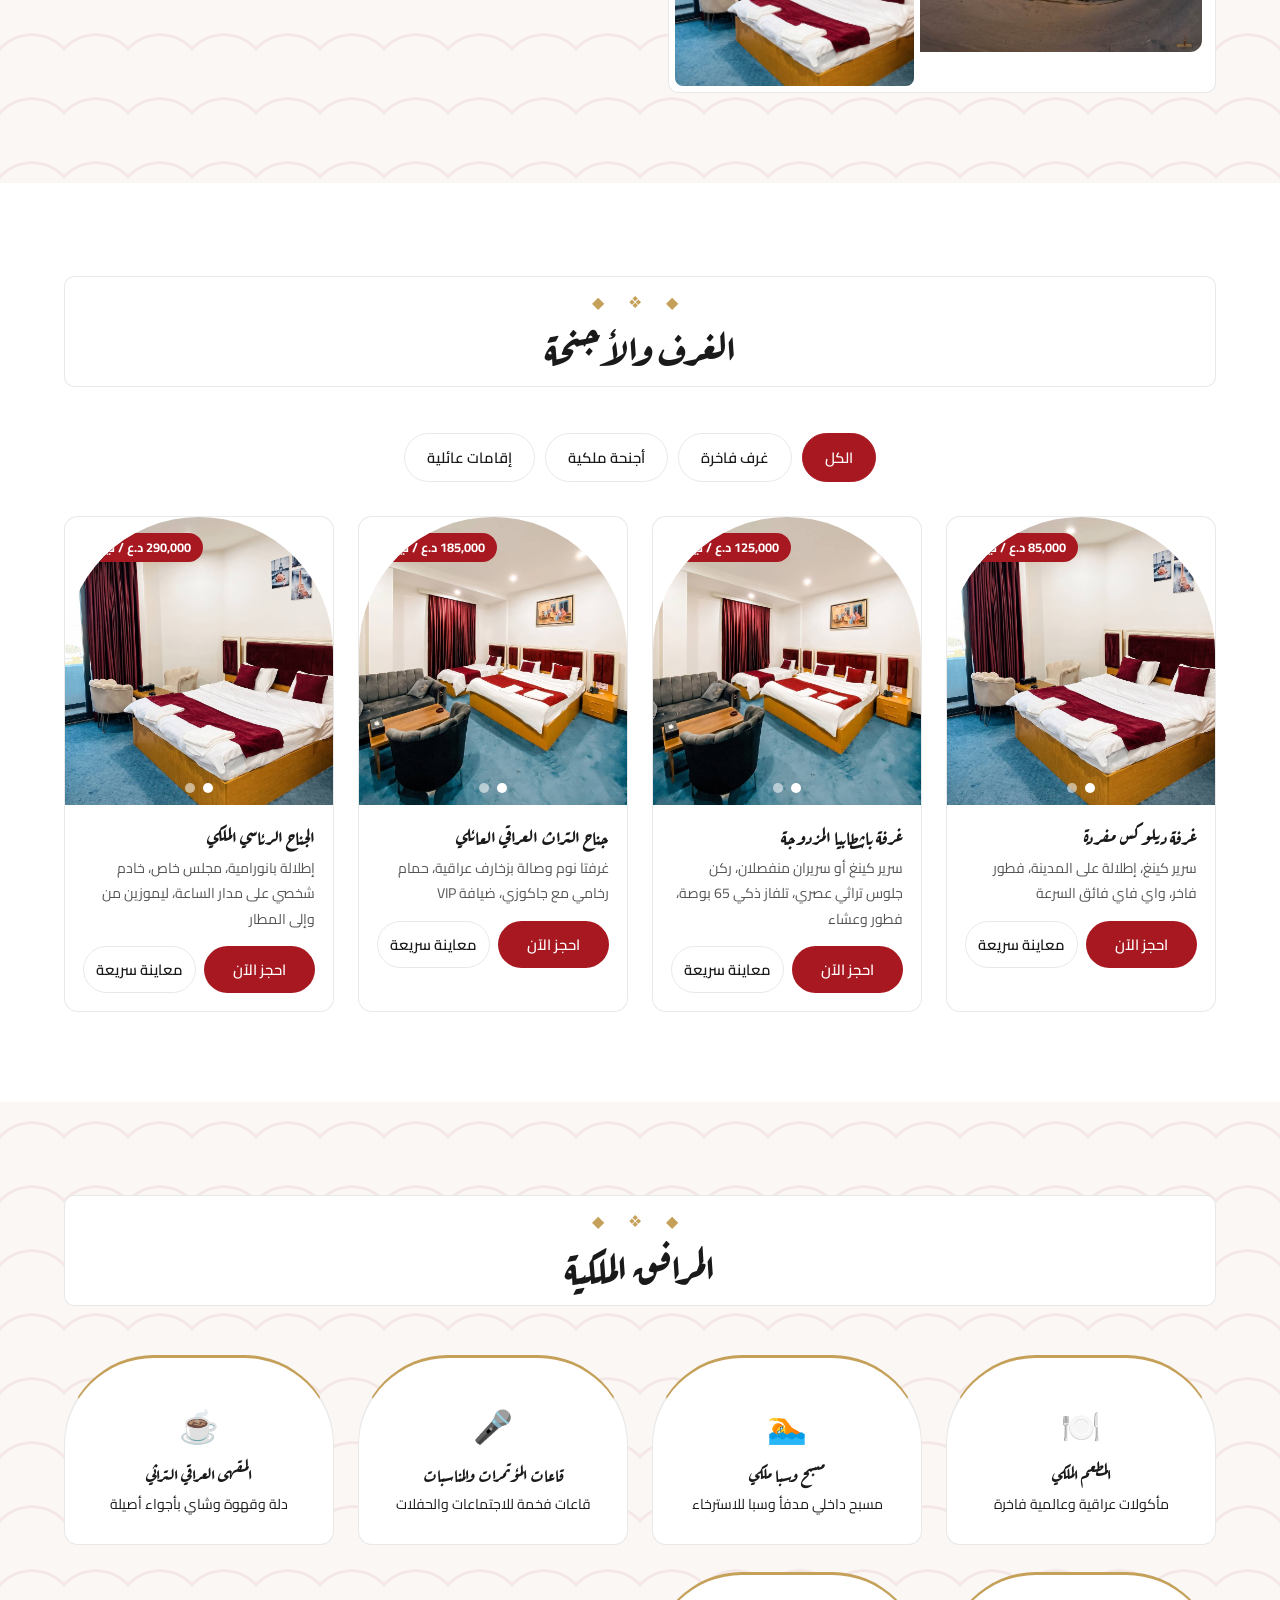
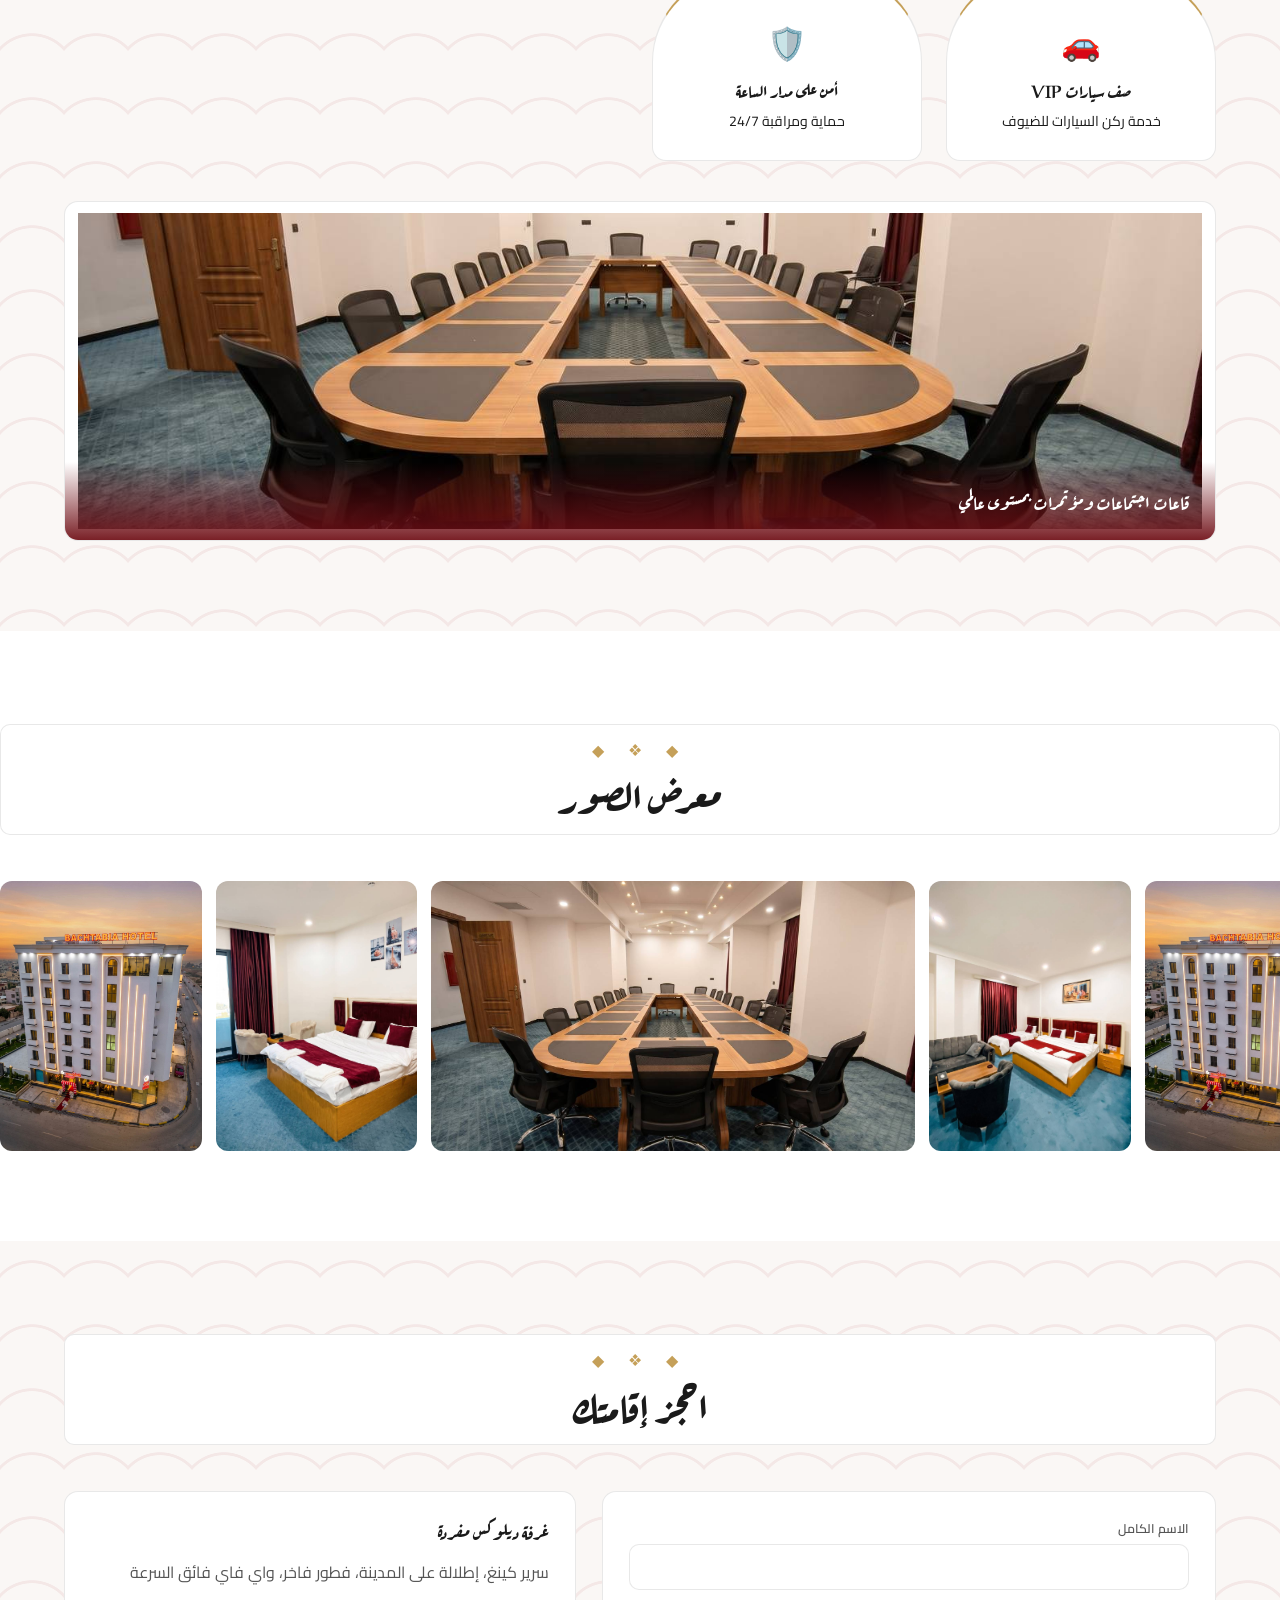
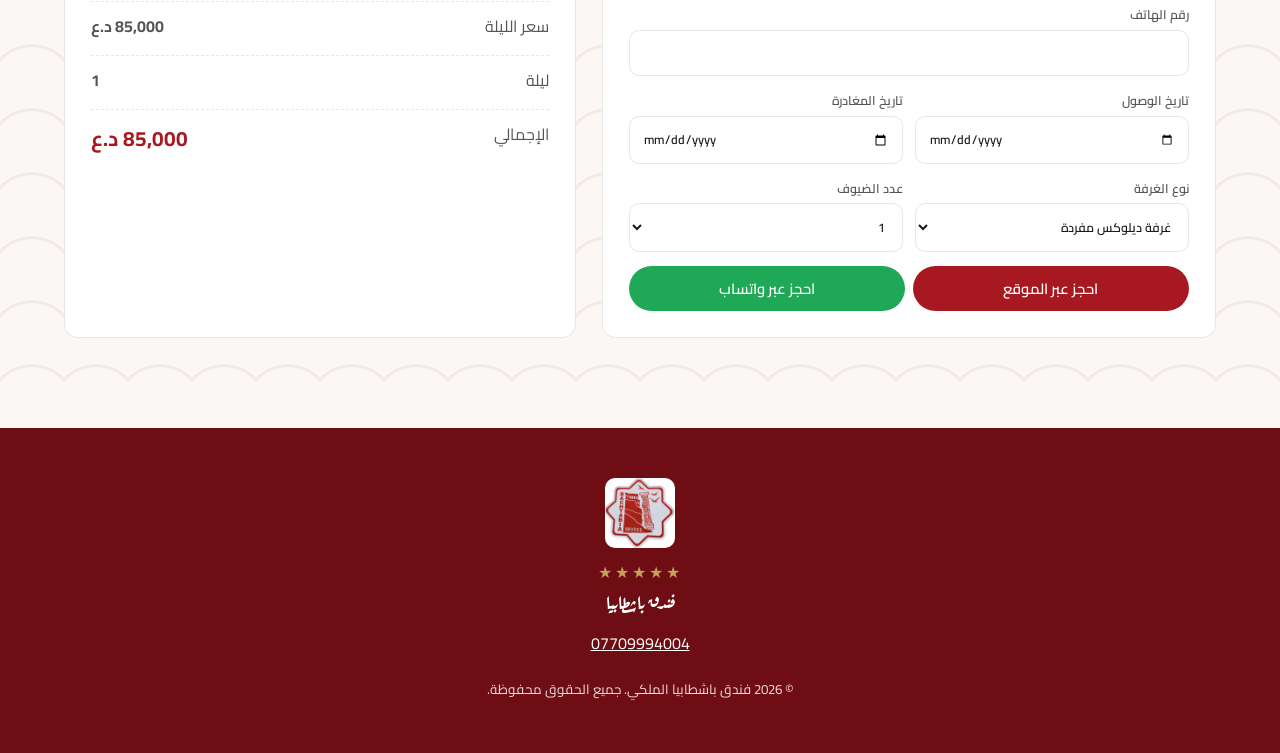
==== commit 0190ea96: "Rename bachtabia-hotel.html to index.html" ====
--- a/index.html
+++ b/index.html
@@ -1,197 +1,120 @@
-<!doctype html>
-<html lang="ar" dir="rtl">
-<head>
-<meta charset="utf-8">
+<!DOCTYPE html><html lang="ar" dir="rtl"><head><meta charset="utf-8">
 <meta name="viewport" content="width=device-width, initial-scale=1, viewport-fit=cover">
-<title>فندق مودرن بلازا | Modern Plaza Hotel</title>
+<title>فندق باشطابيا | Bachtabia Hotel</title>
 <link rel="preconnect" href="https://fonts.googleapis.com"><link rel="preconnect" href="https://fonts.gstatic.com" crossorigin>
-<link href="https://fonts.googleapis.com/css2?family=Reem+Kufi:wght@500;700&family=Tajawal:wght@400;500;700&display=swap" rel="stylesheet">
+<link href="https://fonts.googleapis.com/css2?family=Aref+Ruqaa:wght@700&family=Amiri:wght@400;700&family=Cairo:wght@400;600;700&family=Cinzel:wght@500;700&family=Inter:wght@400;600&display=swap" rel="stylesheet">
 <style>
-:root{--navy:#0b1426;--navy2:#111d36;--gold:#c9a24b;--gold2:#e8cd8a;--mut:#a3aec6;--sec:#faf7f0;--sect:#16203a;--secm:#5b6680;--line:rgba(201,162,75,.4);color-scheme:light dark;box-sizing:border-box;padding-top:env(safe-area-inset-top,0px);padding-bottom:env(safe-area-inset-bottom,0px)}
-@media (prefers-color-scheme:dark){:root:not([data-theme="light"]){--sec:#0e1830;--sect:#f2ede1;--secm:#a3aec6}}
-:root[data-theme="dark"]{--sec:#0e1830;--sect:#f2ede1;--secm:#a3aec6}
-html{scroll-behavior:smooth;scroll-padding-top:calc(env(safe-area-inset-top,0px) + 72px)}
-*,*::before,*::after{box-sizing:inherit}
-body{margin:0;background:var(--navy);color:#eef1f8;font:400 17px/1.85 Tajawal,system-ui,sans-serif;overflow-x:hidden}
-body::before{content:"";position:fixed;inset:0 0 auto;height:env(safe-area-inset-top,0px);background:rgba(11,20,38,.94);z-index:60}
-h1,h2,h3{font-family:'Reem Kufi',Tajawal,sans-serif;font-weight:700;line-height:1.35;margin:0}
-img{display:block;max-width:100%}a{color:inherit;text-decoration:none}
-:focus-visible{outline:2px solid var(--gold2);outline-offset:3px}
-.wrap{max-width:1180px;margin:auto;padding:0 22px}
-section{padding:clamp(64px,10vw,120px) 0}
-.light{background:var(--sec);color:var(--sect)}.light .mut{color:var(--secm)}
-h2{font-size:clamp(1.9rem,4.5vw,3rem);margin-bottom:.35em}
-.mut{color:var(--mut);max-width:34em;margin:0}
-.btn{display:inline-flex;align-items:center;justify-content:center;border:1px solid var(--gold);background:var(--gold);color:#1a1405;font:700 16px Tajawal,sans-serif;padding:.75em 1.7em;border-radius:999px;cursor:pointer;transition:transform .25s,background .25s}
-.btn:hover{transform:translateY(-2px);background:var(--gold2)}
-.btn.ghost{background:transparent;color:#fff;border-color:rgba(255,255,255,.55)}.btn.ghost:hover{background:rgba(255,255,255,.14)}
-.btn.o{background:transparent;color:inherit}.btn.o:hover{background:var(--gold);color:#1a1405}
-nav{position:fixed;top:0;inset-inline:0;z-index:50;display:flex;align-items:center;gap:24px;padding:calc(env(safe-area-inset-top,0px) + 12px) 22px 12px;transition:background .3s}
-nav.s{background:rgba(11,20,38,.94);backdrop-filter:blur(10px)}
-.brand{font:700 1.45rem 'Reem Kufi',sans-serif;color:var(--gold2);margin-inline-end:auto}
-nav .ln{display:flex;gap:24px;font-weight:500}nav .ln a{opacity:.85;transition:opacity .2s}nav .ln a:hover{opacity:1;color:var(--gold2)}
-.tel{direction:ltr;font-weight:700;color:var(--gold2)}
-.hero{position:relative;min-height:100svh;display:grid;align-items:end;overflow:hidden;isolation:isolate}
-.hero .bg{position:absolute;inset:-5% 0;z-index:-2;will-change:transform}
-.hero .bg img{width:100%;height:100%;object-fit:cover;object-position:50% 42%;animation:kb 28s ease-in-out infinite alternate}
-@keyframes kb{from{transform:scale(1)}to{transform:scale(1.15) translate(-1.5%,1.2%)}}
-.hero::after{content:"";position:absolute;inset:0;z-index:-1;background:linear-gradient(180deg,rgba(11,20,38,.6),rgba(11,20,38,.05) 28%,rgba(11,20,38,.5) 60%,var(--navy))}
-.hero .in{padding:0 22px 11vh;text-align:center;max-width:900px;margin:auto}
-.hero .in>*{opacity:0;transform:translateY(28px);animation:up 1.1s cubic-bezier(.2,.7,.2,1) forwards}
-.hero .in>:nth-child(2){animation-delay:.35s}.hero .in>:nth-child(3){animation-delay:.7s}.hero .in>:nth-child(4){animation-delay:1s}
-@keyframes up{to{opacity:1;transform:none}}
-.hero h1{font-size:clamp(2.7rem,9vw,6rem);color:#fff;text-shadow:0 4px 32px rgba(0,0,0,.55)}
-.hero .en{direction:ltr;font:500 clamp(1rem,2.2vw,1.3rem) Tajawal,sans-serif;letter-spacing:.3em;color:var(--gold2);margin:.3em 0 1em}
-.hero p{margin:0 auto 1.8em;max-width:30em;color:#e4e9f4}
-.hero .cta{display:flex;gap:14px;justify-content:center;flex-wrap:wrap}
-.about{display:grid;grid-template-columns:1.1fr .9fr;gap:clamp(32px,6vw,80px);align-items:center}
-.arch{border-radius:999px 999px 6px 6px;overflow:hidden;aspect-ratio:3/4;border:1px solid var(--line)}
-.arch img{width:100%;height:100%;object-fit:cover}
-.arch.par img{position:relative;top:-12.5%;height:125%;will-change:transform}
-.about p{color:var(--mut)}
-.rooms{display:grid;grid-template-columns:repeat(3,1fr);gap:36px;margin-top:52px}
-.room{transition:transform .45s}.room:hover{transform:translateY(-8px)}
-.room .arch{aspect-ratio:4/5;cursor:zoom-in}.room .arch img{transition:transform .9s}.room:hover .arch img{transform:scale(1.08)}
-.room h3{font-size:1.5rem;margin:20px 0 4px}.room p{margin:0 0 16px;color:var(--secm)}
-.car{position:relative;overflow:hidden;aspect-ratio:16/8;margin-top:40px;border-radius:6px;background:#000}
-.sl{position:absolute;inset:0;opacity:0;transition:opacity 1.3s}.sl.on{opacity:1}
-.sl img{width:100%;height:100%;object-fit:cover;cursor:zoom-in;transform:scale(1.1);transition:transform 9s linear}.sl.on img{transform:scale(1)}
-.cap{position:absolute;inset:auto 0 0;padding:70px 28px 22px;background:linear-gradient(transparent,rgba(11,20,38,.88));font:700 1.5rem 'Reem Kufi',sans-serif;pointer-events:none}
-.ar{position:absolute;top:50%;translate:0 -50%;width:46px;height:46px;border-radius:50%;border:1px solid rgba(255,255,255,.5);background:rgba(11,20,38,.55);color:#fff;font-size:26px;line-height:1;cursor:pointer;z-index:2}.ar:hover{background:var(--gold);color:#1a1405}
-.ar.p{inset-inline-start:14px}.ar.n{inset-inline-end:14px}
-.dots{position:absolute;inset:auto auto 28px 24px;display:flex;gap:8px;z-index:2}
-.dots button{width:10px;height:10px;border-radius:50%;border:0;background:rgba(255,255,255,.45);cursor:pointer;padding:0}.dots .on{background:var(--gold);width:26px;border-radius:6px}
-.svc{display:grid;grid-template-columns:repeat(5,1fr);margin-top:48px;border-top:1px solid var(--line);border-inline-start:1px solid var(--line)}
-.sv{padding:30px 18px;text-align:center;border-bottom:1px solid var(--line);border-inline-end:1px solid var(--line);transition:background .35s,color .35s}
-.sv svg{width:38px;height:38px;fill:none;stroke:var(--gold);stroke-width:1.5;stroke-linecap:round;stroke-linejoin:round;transition:transform .4s,stroke .35s}
-.sv b{display:block;margin-top:12px;font-weight:500;line-height:1.5}
-.sv:hover{background:var(--gold);color:#1a1405}.sv:hover svg{transform:translateY(-6px) scale(1.12);stroke:#1a1405}
-.gal{display:grid;grid-template-columns:repeat(4,1fr);grid-auto-rows:clamp(130px,17vw,220px);gap:10px;margin-top:40px}
-.gal figure{margin:0;overflow:hidden;position:relative;cursor:zoom-in;border-radius:4px}
-.gal .big{grid-area:span 2/span 2}.gal .wide{grid-column:span 2}
-.gal img{width:100%;height:100%;object-fit:cover;transition:transform .8s}.gal figure:hover img{transform:scale(1.09)}
-.gal figcaption{position:absolute;inset:auto 0 0;padding:30px 14px 10px;background:linear-gradient(transparent,rgba(11,20,38,.85));opacity:0;transition:opacity .35s;font-weight:500}.gal figure:hover figcaption{opacity:1}
-.bk{display:grid;grid-template-columns:.9fr 1.1fr;gap:clamp(32px,6vw,80px);align-items:start}
-.bk .tel{font-size:1.8rem;display:inline-block;margin-top:18px}
-form{display:grid;gap:16px}.two{display:grid;grid-template-columns:1fr 1fr;gap:16px}
-label{display:grid;gap:6px;font-weight:500;color:var(--gold2)}
-input,select{font:400 16px Tajawal,sans-serif;color:#fff;background:rgba(255,255,255,.07);border:1px solid rgba(255,255,255,.25);border-radius:10px;padding:.75em 1em;width:100%;color-scheme:dark}
-select option{color:#111}input:focus,select:focus{border-color:var(--gold);outline:0}
-.err{color:#ffb4a8;margin:0;min-height:1.6em}
-footer{background:#070d1a;padding:48px 0;text-align:center;color:var(--mut)}footer .brand{font-size:1.8rem;display:block;margin:0 0 6px}footer .tel{font-size:1.3rem}
-.wa{position:fixed;left:18px;bottom:calc(env(safe-area-inset-bottom,0px) + 18px);z-index:55;width:60px;height:60px;border-radius:50%;background:#25d366;display:grid;place-items:center;box-shadow:0 6px 24px rgba(0,0,0,.4)}
-.wa svg{width:32px;height:32px;fill:none;stroke:#fff;stroke-width:2;stroke-linecap:round;stroke-linejoin:round}
-.wa::after{content:"";position:absolute;inset:0;border-radius:50%;border:2px solid #25d366;animation:pulse 2.2s ease-out infinite}
-@keyframes pulse{to{transform:scale(1.7);opacity:0}}
-dialog{border:1px solid var(--gold);background:var(--navy2);color:#fff;border-radius:16px;padding:30px;width:min(92vw,540px)}
-dialog[open]{animation:pop .35s cubic-bezier(.2,.8,.2,1)}@keyframes pop{from{opacity:0;transform:translateY(20px) scale(.96)}}
-dialog::backdrop{background:rgba(5,10,20,.75);backdrop-filter:blur(4px)}
-dialog h3{font-size:1.6rem;margin-bottom:16px}
-.x{position:absolute;top:10px;inset-inline-end:14px;background:none;border:0;color:#fff;font-size:30px;cursor:pointer;line-height:1}
-#lb{background:transparent;border:0;padding:0;width:100vw;max-width:100vw;height:100vh;max-height:100vh}
-#lb img{position:absolute;inset:6vh 6vw;margin:auto;max-width:88vw;max-height:84vh;border-radius:6px;object-fit:contain}
-#lb .cap{pointer-events:none;inset:auto 0 3vh;text-align:center;background:none;padding:0}
-#lb .ar{background:rgba(0,0,0,.5)}
-.rv{opacity:0;transform:translateY(22px);transition:opacity .9s,transform .9s;transition-delay:var(--d,0s)}.rv.in{opacity:1;transform:none}
-@media (max-width:860px){nav .ln{display:none}.about,.bk,.rooms{grid-template-columns:1fr}.rooms{max-width:440px;margin-inline:auto}.about .arch{max-width:420px;margin-inline:auto;order:-1}.svc{grid-template-columns:repeat(2,1fr)}.gal{grid-template-columns:repeat(2,1fr)}.gal .big{grid-area:span 2/span 2}.car{aspect-ratio:4/3}}
-@media (max-width:560px){nav .btn{display:none}.two{grid-template-columns:1fr}}
-@media (prefers-reduced-motion:reduce){*,*::before,*::after{animation:none!important;transition:none!important}.rv,.hero .in>*{opacity:1;transform:none}html{scroll-behavior:auto}}
-</style>
-</head>
-<body>
-<nav id="nav"><a class="brand" href="#top">مودرن بلازا</a>
-<div class="ln"><a href="#rooms">الغرف</a><a href="#services">الخدمات</a><a href="#gallery">المعرض</a><a href="#book">الحجز</a></div>
-<a class="tel" href="tel:+9647800098611">07800098611</a><button class="btn" data-book>احجز الآن</button></nav>
-
-<header class="hero" id="top"><div class="bg" data-par="0.18"><img data-img="facade" alt="واجهة فندق مودرن بلازا عند الغروب"></div>
-<div class="in"><h1>فندق مودرن بلازا</h1><div class="en">MODERN PLAZA HOTEL</div>
-<p>إقامة هادئة بتفاصيل أنيقة، وحجزك على بُعد رسالة واتساب واحدة.</p>
-<div class="cta"><button class="btn" data-book>احجز الآن</button><a class="btn ghost" href="#rooms">تصفّح الغرف</a></div></div></header>
-
-<section><div class="wrap about"><div class="rv"><h2>ضيافة عراقية بروح عصرية</h2>
-<p class="mut">تجمع ردهات مودرن بلازا بين الخشب والرخام والخضرة، وتستلهم جدرانها من الهوية العراقية: من اللاماسو الآشوري إلى أقواس المدن القديمة.</p>
-<p class="mut">غرف مريحة بإضاءة دافئة، واستقبال لا يغلق أبوابه، وفطور يبدأ به يومك.</p></div>
-<div class="arch par rv" style="--d:.15s"><img data-img="lobby2" data-par="0.07" alt="مدخل الاستقبال مع جدارية اللاماسو والعلم العراقي"></div></div></section>
-
-<section class="light" id="rooms"><div class="wrap"><h2 class="rv">غرفنا</h2><p class="mut rv">ثلاثة أنواع من الغرف، لكل منها لون وإضاءة خاصة. اختر ما يناسب رحلتك.</p>
-<div class="rooms">
-<article class="room rv"><div class="arch" data-lb="single"><img data-img="single" alt="الغرفة المفردة"></div><h3>غرفة مفردة</h3><p>سرير مفرد وطاولتا جانبيتان تحت جدار عنابي بإضاءة ناعمة. خيار هادئ للمسافر وحده.</p><button class="btn o" data-book="غرفة مفردة">احجز هذه الغرفة</button></article>
-<article class="room rv" style="--d:.12s"><div class="arch" data-lb="twin"><img data-img="twin" alt="غرفة بسريرين"></div><h3>غرفة بسريرين</h3><p>سريران منفصلان وإضاءة جدارية دافئة بين الأخضر والخشب. مناسبة للأصدقاء ورفاق السفر.</p><button class="btn o" data-book="غرفة بسريرين">احجز هذه الغرفة</button></article>
-<article class="room rv" style="--d:.24s"><div class="arch" data-lb="dbl"><img data-img="dbl" alt="الغرفة المزدوجة"></div><h3>غرفة مزدوجة</h3><p>سرير مزدوج وركن جلوس بكرسيين وتكييف، بجدار أخضر مزرق ومصابيح معلّقة.</p><button class="btn o" data-book="غرفة مزدوجة">احجز هذه الغرفة</button></article>
-</div></div></section>
-
-<section><div class="wrap"><h2 class="rv">أجواء الفندق</h2><p class="mut rv">من المطعم إلى ردهة الضيوف.</p>
-<div class="car" id="car" aria-roledescription="carousel"><button class="ar p" aria-label="السابق">›</button><button class="ar n" aria-label="التالي">‹</button><div class="dots"></div></div></div></section>
-
-<section class="light" id="services"><div class="wrap"><h2 class="rv">كل ما تحتاجه في إقامتك</h2><p class="mut rv">خدمات متاحة لضيوف الفندق.</p><div class="svc" id="svc"></div></div></section>
-
-<section id="gallery"><div class="wrap"><h2 class="rv">معرض الصور</h2><p class="mut rv">اضغط على أي صورة لعرضها بحجم أكبر.</p><div class="gal" id="gal"></div></div></section>
-
-<section id="book" style="background:var(--navy2);color:#fff"><div class="wrap bk"><div class="rv"><h2>احجز عبر واتساب</h2><p class="mut">عبّئ بياناتك وسنفتح لك محادثة واتساب مع استقبال الفندق، برسالة جاهزة فيها تفاصيل حجزك.</p><a class="tel" href="tel:+9647800098611">07800098611</a></div><div class="rv" style="--d:.15s" id="bkf"></div></div></section>
-
-<footer><div class="wrap"><span class="brand">فندق مودرن بلازا</span><a class="tel" href="https://wa.me/9647800098611" target="_blank" rel="noopener">07800098611</a><p>الحجز عبر واتساب فقط. © 2026 فندق مودرن بلازا</p></div></footer>
-
-<a class="wa" href="https://wa.me/9647800098611" target="_blank" rel="noopener" aria-label="تواصل معنا عبر واتساب"><svg viewBox="0 0 24 24"><path d="M7.9 20A9 9 0 1 0 4 16.1L2 22z"/><path d="M9 8.5c0 3.5 3 6.5 6.5 6.5l1-1.6-2-1-.9.8c-1-.4-2-1.4-2.4-2.4l.8-.9-1-2z"/></svg></a>
-
-<dialog id="md"><button class="x" aria-label="إغلاق">×</button><h3>احجز غرفتك</h3><div id="mbf"></div></dialog>
-<dialog id="lb"><img alt=""><div class="cap"></div><button class="ar p" aria-label="السابق">›</button><button class="ar n" aria-label="التالي">‹</button><button class="x" aria-label="إغلاق" style="color:#fff">×</button></dialog>
-
-<template id="ft"><form novalidate>
-<label>الاسم الكامل<input name="n" autocomplete="name" required></label>
-<div class="two"><label>تاريخ الوصول<input type="date" name="a" required></label><label>تاريخ المغادرة<input type="date" name="d" required></label></div>
-<div class="two"><label>عدد النزلاء<input type="number" name="g" min="1" max="10" value="2" required></label><label>نوع الغرفة<select name="r"><option>غرفة مفردة</option><option>غرفة بسريرين</option><option>غرفة مزدوجة</option></select></label></div>
-<p class="err" role="alert"></p><button class="btn" type="submit">تأكيد الحجز عبر واتساب</button></form></template>
-
+:root{--bg:#fff;--iv:#faf7f5;--red:#a81820;--bur:#6e0d14;--tint:rgba(168,24,32,.07);--gold:#c5a059;--h:#1a1a1a;--tx:#555;--card:#fff;--ln:rgba(0,0,0,.09);--hf:'Aref Ruqaa','Amiri',serif;--bf:'Cairo',sans-serif;box-sizing:border-box;padding-top:env(safe-area-inset-top,0px);padding-bottom:env(safe-area-inset-bottom,0px)}
+@media(prefers-color-scheme:dark){:root:not([data-theme=light]){--bg:#161214;--iv:#1d1719;--h:#f5f0ee;--tx:#bdb3b0;--card:#221b1d;--ln:rgba(255,255,255,.12);--tint:rgba(168,24,32,.2)}}
+:root[data-theme=dark]{--bg:#161214;--iv:#1d1719;--h:#f5f0ee;--tx:#bdb3b0;--card:#221b1d;--ln:rgba(255,255,255,.12);--tint:rgba(168,24,32,.2)}
+html[lang=en]{--hf:'Cinzel',serif;--bf:'Inter',sans-serif}
+*{box-sizing:border-box}html{scroll-behavior:smooth;scroll-padding-top:calc(env(safe-area-inset-top,0px) + 90px)}
+body{margin:0;background:var(--bg);color:var(--tx);font-family:var(--bf);line-height:1.8;overflow-x:hidden}
+body::before{content:"";position:fixed;inset:0 0 auto;height:env(safe-area-inset-top,0px);z-index:60;background:color-mix(in srgb,var(--bg) 85%,transparent);backdrop-filter:blur(14px)}
+h1,h2,h3{font-family:var(--hf);color:var(--h);margin:0;line-height:1.4}img{max-width:100%;display:block}
+section{padding:90px 5%;position:relative}.wrap{max-width:1200px;margin:auto}
+.iv{background:var(--iv)}.pat{background-image:radial-gradient(circle at 50% 100%,transparent 58%,var(--tint) 59%,var(--tint) 62%,transparent 63%);background-size:64px 64px}
+header{position:sticky;top:env(safe-area-inset-top,0px);z-index:50;display:flex;align-items:center;gap:14px;padding:10px 5%;background:color-mix(in srgb,var(--bg) 85%,transparent);backdrop-filter:blur(14px);border-bottom:1px solid var(--ln)}
+header .lg{height:46px;width:46px;border-radius:8px}.bn{font-family:var(--hf);color:var(--red);font-size:1.25rem;line-height:1.2;display:block}
+nav{display:flex;gap:22px;margin-inline:auto}nav a{color:var(--h);text-decoration:none;font-weight:600;font-size:.92rem}nav a:hover{color:var(--red)}
+@media(max-width:980px){header{flex-wrap:wrap}nav{order:3;width:100%;overflow-x:auto;white-space:nowrap;margin:0}}
+.btn{background:var(--red);color:#fff;border:0;padding:10px 22px;border-radius:40px;font:600 .92rem var(--bf);cursor:pointer;transition:.3s;text-decoration:none;display:inline-block;text-align:center}
+.btn:hover{background:var(--bur);transform:translateY(-2px)}.ghost{background:transparent;color:var(--h);border:1px solid var(--ln)}.ghost:hover{background:var(--tint)}.wa{background:#1fa855}
+.pulse{animation:pl 2s infinite}@keyframes pl{0%{box-shadow:0 0 0 0 rgba(168,24,32,.5)}100%{box-shadow:0 0 0 16px transparent}}
+.st{color:var(--gold);letter-spacing:3px}
+.hero{height:100svh;min-height:640px;padding:90px 5% 210px;display:grid;place-items:center;text-align:center;overflow:hidden;color:#fff;background:#222}
+.sl{position:absolute;inset:0;opacity:0;transition:opacity 1.6s}.sl.on{opacity:1}.sl img{width:100%;height:100%;object-fit:cover;animation:kb 14s ease-in-out infinite alternate}
+@keyframes kb{to{transform:scale(1.12) translate(-1.5%,-1%)}}
+.hero::after{content:"";position:absolute;inset:0;background:linear-gradient(180deg,rgba(0,0,0,.4),rgba(110,13,20,.62));z-index:1}
+.hc{position:relative;z-index:2;max-width:900px}.hc h1{color:#fff;font-size:clamp(1.8rem,5vw,3.6rem);text-shadow:0 4px 24px rgba(0,0,0,.5)}.ey{margin:6px 0 14px;letter-spacing:2px;font-weight:600}
+.bar{--h:#1a1a1a;--bg:#fff;--tx:#555;--ln:rgba(0,0,0,.14);position:absolute;z-index:3;bottom:26px;inset-inline:5%;max-width:1100px;margin:auto;display:grid;grid-template-columns:repeat(auto-fit,minmax(140px,1fr));gap:10px;align-items:end;background:rgba(255,255,255,.93);backdrop-filter:blur(10px);padding:14px;border-radius:18px;text-align:start}
+label{display:block;font-size:.78rem;font-weight:600;color:var(--tx)}.in{width:100%;padding:11px 13px;border:1px solid var(--ln);border-radius:10px;background:var(--bg);color:var(--h);font:inherit;margin-top:3px}
+@media(max-width:700px){.hero{padding-bottom:330px}}
+.hd{text-align:center;margin-bottom:46px}.hd h2{font-size:clamp(1.7rem,4vw,2.6rem)}.orn{color:var(--gold);letter-spacing:10px}
+.split{display:grid;grid-template-columns:1fr 1fr;gap:56px;align-items:center}@media(max-width:850px){.split{grid-template-columns:1fr}}
+.vis{position:relative;padding-bottom:40px}.arch{border-radius:160px 160px 12px 12px;overflow:hidden;aspect-ratio:3/4;max-width:430px}.arch img{width:100%;height:100%;object-fit:cover;object-position:50% 20%;animation:kb 16s ease-in-out infinite alternate}
+.ov{position:absolute;bottom:0;inset-inline-end:0;width:46%;border:6px solid var(--bg);border-radius:14px;overflow:hidden;aspect-ratio:1;animation:fl 6s ease-in-out infinite alternate}.ov img{width:100%;height:100%;object-fit:cover}@keyframes fl{to{transform:translateY(-14px)}}
+.cn{display:grid;grid-template-columns:repeat(3,1fr);gap:14px;margin-top:26px;text-align:center}.cn b{display:block;font:700 2.1rem var(--hf);color:var(--red)}.cn span{font-size:.85rem}
+.fl{display:flex;flex-wrap:wrap;gap:10px;justify-content:center;margin-bottom:34px}.fl .on{background:var(--red);color:#fff;border-color:var(--red)}
+.grid{display:grid;grid-template-columns:repeat(auto-fit,minmax(255px,1fr));gap:24px}
+.card{background:var(--card);border:1px solid var(--ln);border-radius:14px;overflow:hidden;transition:.4s;animation:up .7s both}.card:hover{transform:translateY(-6px);box-shadow:0 22px 44px rgba(110,13,20,.16)}@keyframes up{from{opacity:0;transform:translateY(30px)}}
+.ph{position:relative;aspect-ratio:4/4.3;overflow:hidden;border-radius:140px 140px 0 0}.ph img{position:absolute;inset:0;width:100%;height:100%;object-fit:cover;opacity:0;transition:opacity .6s,transform .8s}.ph img.on{opacity:1}.card:hover .ph img.on{transform:scale(1.08)}
+.pb{position:absolute;z-index:2;top:16px;inset-inline-end:16px;background:var(--red);color:#fff;padding:3px 12px;border-radius:20px;font-size:.8rem;font-weight:700}
+.dots{position:absolute;z-index:2;bottom:12px;inset-inline:0;display:flex;justify-content:center;gap:8px}.dots i{width:10px;height:10px;border-radius:50%;background:rgba(255,255,255,.55);cursor:pointer}.dots i.on{background:#fff}
+.cb{padding:18px}.cb h3{font-size:1.2rem}.cb p{font-size:.88rem;margin:6px 0 14px}.rw{display:flex;gap:8px;flex-wrap:wrap}.rw .btn{flex:1;padding:9px 12px}
+.am{background:var(--card);border:1px solid var(--ln);border-top:3px solid var(--gold);border-radius:90px 90px 14px 14px;padding:40px 22px 26px;text-align:center;transition:.4s}.am:hover{border-top-color:var(--red);transform:translateY(-6px)}.am em{font-style:normal;font-size:2rem}.am h3{font-size:1.1rem;margin:6px 0}.am p{margin:0;font-size:.88rem}
+.ban{position:relative;margin-top:40px;border-radius:14px;overflow:hidden;height:340px}.ban img{width:100%;height:100%;object-fit:cover;object-position:50% 70%;animation:kb 16s ease-in-out infinite alternate}.ban div{position:absolute;inset:auto 0 0;padding:26px;background:linear-gradient(transparent,rgba(110,13,20,.92))}.ban h3{color:#fff}
+.mq{overflow:hidden;direction:ltr;padding:0}.mq div{display:flex;gap:14px;width:max-content;animation:mq 60s linear infinite}.mq:hover div{animation-play-state:paused}.mq img{height:270px;width:auto;border-radius:12px}@keyframes mq{to{transform:translateX(-50%)}}
+.bk{display:grid;grid-template-columns:1.2fr 1fr;gap:26px}@media(max-width:850px){.bk{grid-template-columns:1fr}}.pd{padding:26px;display:grid;gap:14px;align-content:start}.two{display:grid;grid-template-columns:1fr 1fr;gap:12px}
+.ln{display:flex;justify-content:space-between;border-top:1px dashed var(--ln);padding-top:10px}.tt b{color:var(--red);font-size:1.3rem}
+footer{background:var(--bur);color:#f3dcdc;text-align:center;padding:50px 5%}footer .lg{width:70px;margin:0 auto 10px;border-radius:10px}footer a{color:#fff}
+.fw{position:fixed;z-index:70;inset-inline-end:18px;bottom:calc(18px + env(safe-area-inset-bottom,0px));width:56px;height:56px;border-radius:50%;background:#1fa855;display:grid;place-items:center;font-size:1.6rem;text-decoration:none;box-shadow:0 8px 24px rgba(0,0,0,.3)}
+#md{position:fixed;inset:0;z-index:100;background:rgba(0,0,0,.78);display:none;place-items:center;padding:20px}#md.on{display:grid}.box{position:relative;background:var(--card);border-radius:16px;max-width:560px;width:100%;max-height:90vh;overflow:auto;padding:26px;text-align:center;display:grid;gap:12px}.box img{max-height:68vh;margin:auto;border-radius:12px}.x{position:absolute;top:6px;inset-inline-end:12px;background:none;border:0;font-size:1.8rem;color:var(--h);cursor:pointer}
+.rv{opacity:0;transform:translateY(34px);transition:1s}.rv.in{opacity:1;transform:none}
+@media(prefers-reduced-motion:reduce){*{animation:none!important;transition:none!important}}
+</style></head><body>
+<header><a href="#top" style="display:flex;align-items:center;gap:10px;text-decoration:none"><img class="lg" alt=""><span><b class="bn" data-t="bn"></b><span class="st" style="font-size:.7rem">★★★★★</span></span></a>
+<nav><a href="#top" data-t="n1"></a><a href="#heritage" data-t="n2"></a><a href="#rooms" data-t="n3"></a><a href="#amenities" data-t="n4"></a><a href="#gallery" data-t="n5"></a></nav>
+<button class="btn ghost" id="lgb"></button><a class="btn pulse" href="#booking" data-t="cta"></a></header>
+<section class="hero" id="top"><div id="sl"></div>
+<div class="hc" id="hc"><div class="st">★★★★★</div><p class="ey" data-t="ey"></p><h1 data-t="h1"></h1></div>
+<div class="bar"><label><span data-t="ci"></span><input type="date" id="hci" class="in"></label><label><span data-t="co"></span><input type="date" id="hco" class="in"></label><label><span data-t="rt"></span><select id="hrm" class="in"></select></label><label><span data-t="gs"></span><select id="hg" class="in"></select></label><button class="btn" id="hb" data-t="chk"></button></div></section>
+<section class="iv pat" id="heritage"><div class="wrap split"><div class="vis rv"><div class="arch"><img id="h1i" alt=""></div><div class="ov"><img id="h2i" alt=""></div></div>
+<div class="rv"><div class="orn">◆ ❖ ◆</div><h2 data-t="hh"></h2><p data-t="hp" style="font-size:1.05rem;margin:14px 0"></p>
+<div class="cn"><div><b data-n="50" data-pre="+">0</b><span data-t="c1"></span></div><div><b data-n="5">0</b><span data-t="c2"></span></div><div><b>24/7</b><span data-t="c3"></span></div></div></div></div></section>
+<section id="rooms"><div class="wrap"><div class="hd rv"><div class="orn">◆ ❖ ◆</div><h2 data-t="rh"></h2></div>
+<div class="fl" id="fl"><button class="btn ghost on" data-f="all" data-t="f_all"></button><button class="btn ghost" data-f="l" data-t="f_lux"></button><button class="btn ghost" data-f="r" data-t="f_roy"></button><button class="btn ghost" data-f="f" data-t="f_fam"></button></div>
+<div class="grid" id="rg"></div></div></section>
+<section class="iv pat" id="amenities"><div class="wrap"><div class="hd rv"><div class="orn">◆ ❖ ◆</div><h2 data-t="ah"></h2></div><div class="grid" id="ag"></div>
+<div class="ban rv"><img id="cfi" alt=""><div><h3 data-t="cfh"></h3></div></div></div></section>
+<section id="gallery" style="padding-inline:0"><div class="hd rv"><div class="orn">◆ ❖ ◆</div><h2 data-t="gh"></h2></div><div class="mq"><div id="mq"></div></div></section>
+<section class="iv pat" id="booking"><div class="wrap"><div class="hd rv"><div class="orn">◆ ❖ ◆</div><h2 data-t="bh"></h2></div>
+<div class="bk"><form id="bf" class="card pd"><label><span data-t="nm"></span><input id="nm" class="in" required></label><label><span data-t="ph"></span><input id="ph" type="tel" class="in" required></label>
+<div class="two"><label><span data-t="ci"></span><input type="date" id="ci" class="in" required></label><label><span data-t="co"></span><input type="date" id="co" class="in" required></label></div>
+<div class="two"><label><span data-t="rt"></span><select id="rm" class="in"></select></label><label><span data-t="gs"></span><select id="gs" class="in"></select></label></div>
+<div class="rw"><button class="btn" data-t="rs"></button><a class="btn wa" id="wb" target="_blank" rel="noopener" data-t="wa"></a></div></form>
+<aside class="card pd" id="sum"></aside></div></div></section>
+<footer><img class="lg" alt=""><div class="st">★★★★★</div><h3 style="color:#fff" data-t="bn"></h3><p><a href="https://wa.me/9647709994004" target="_blank" rel="noopener" dir="ltr">07709994004</a></p><small data-t="ft"></small></footer>
+<a class="fw" href="https://wa.me/9647709994004" target="_blank" rel="noopener" aria-label="WhatsApp">💬</a><div id="md"></div>
 <script>
-const IMG={"facade":"[data-uri]","rest":"[data-uri]